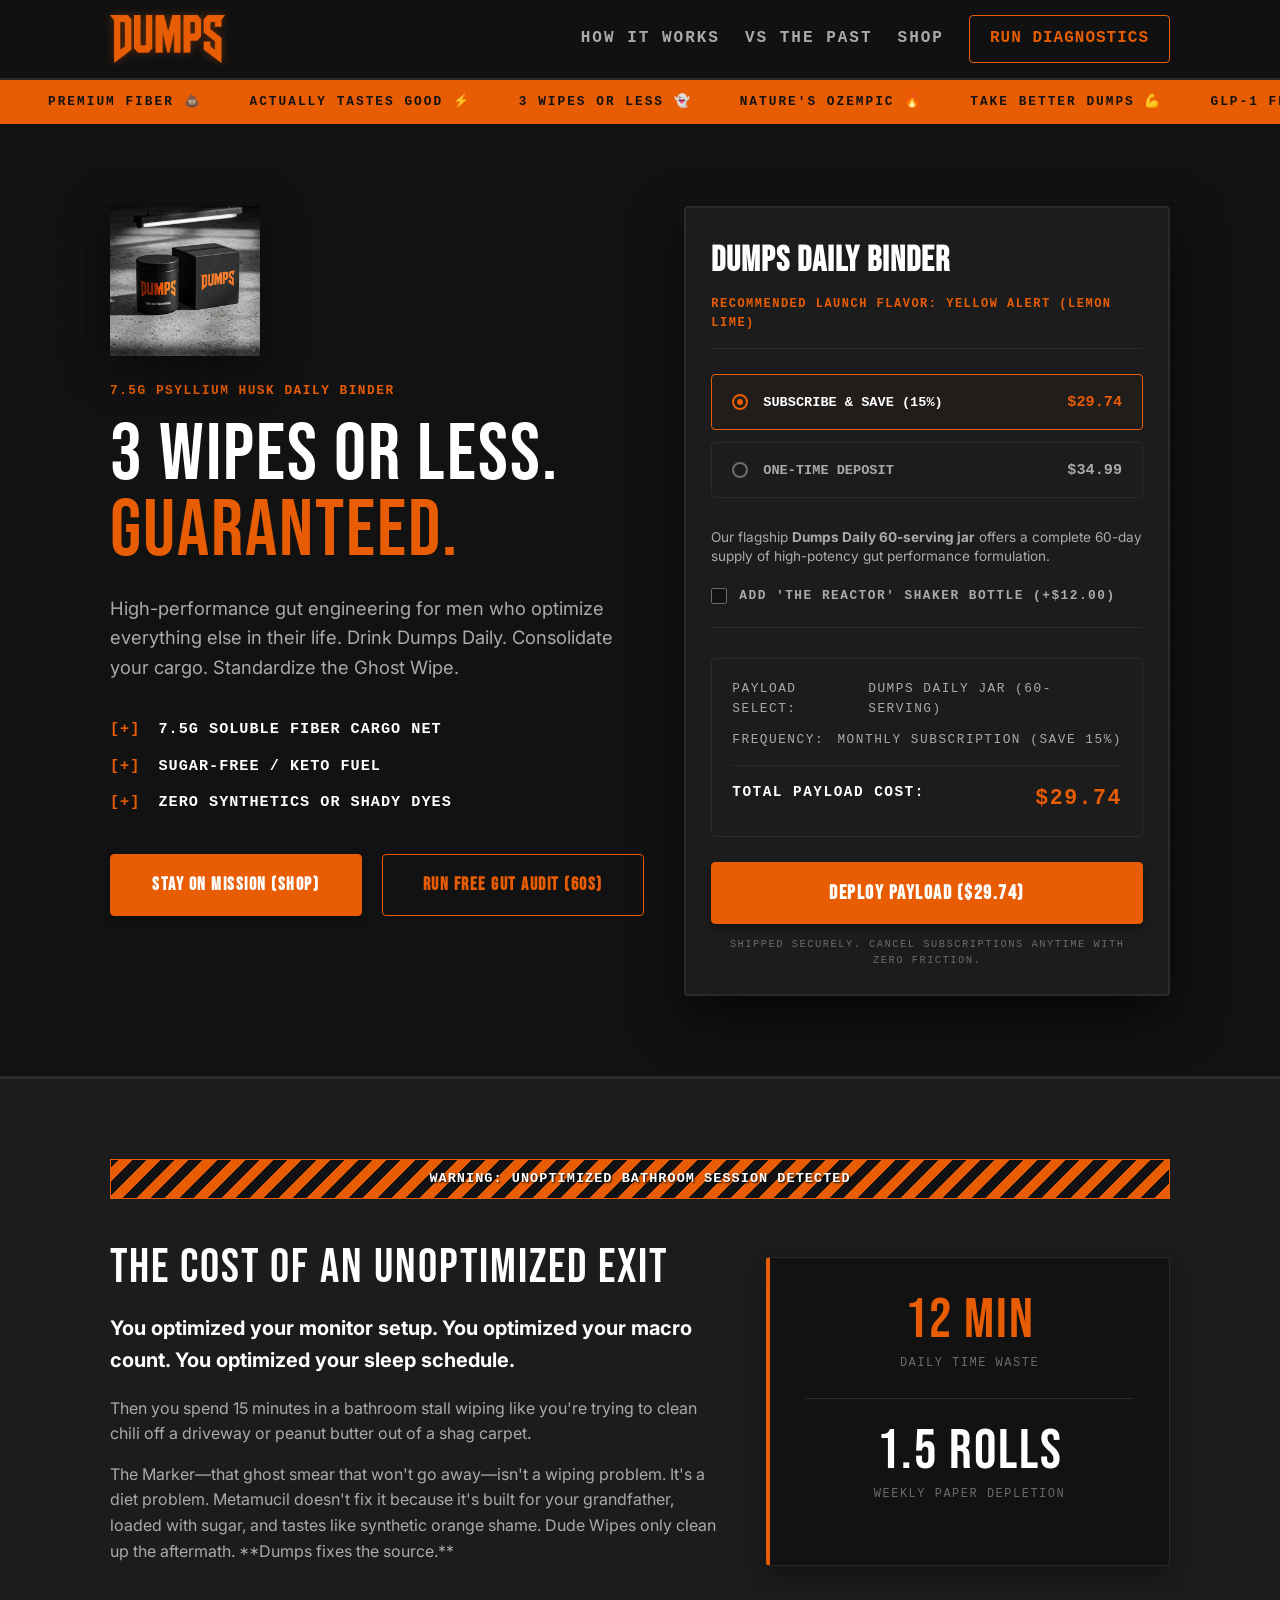
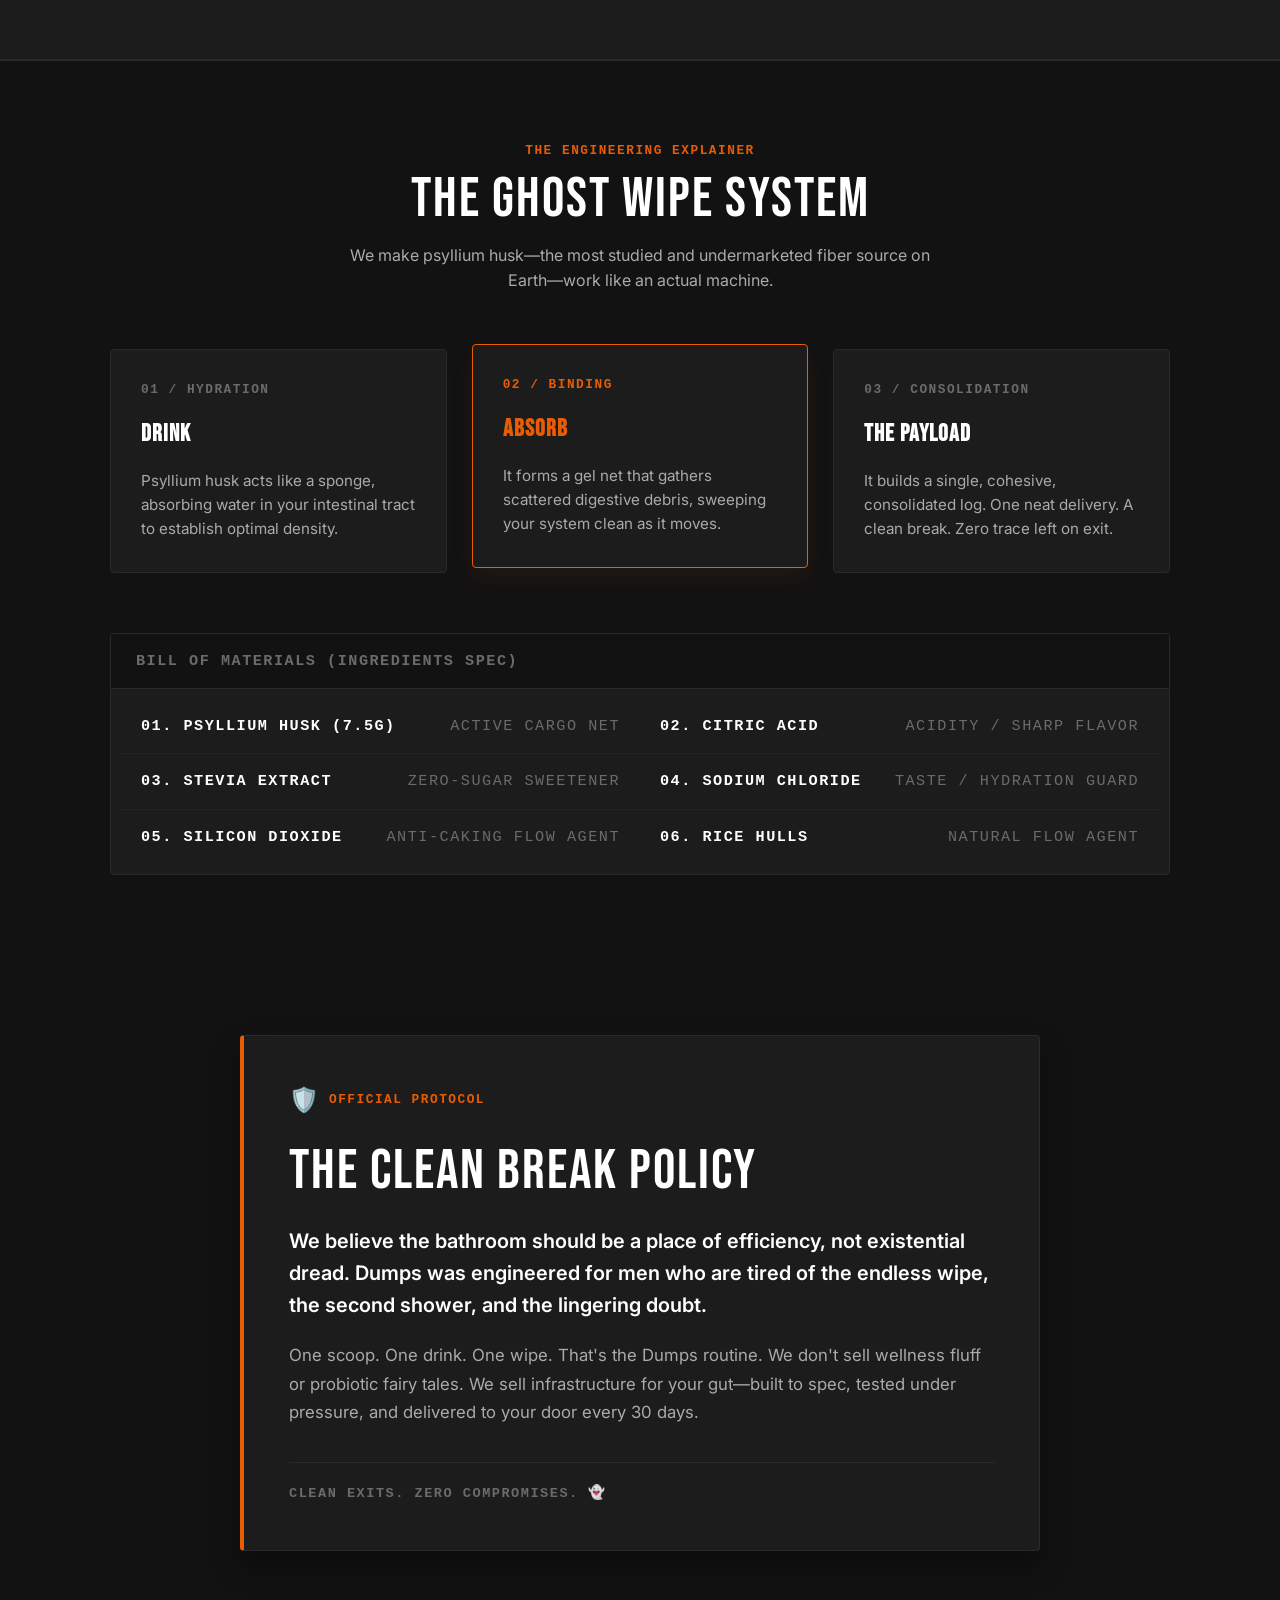
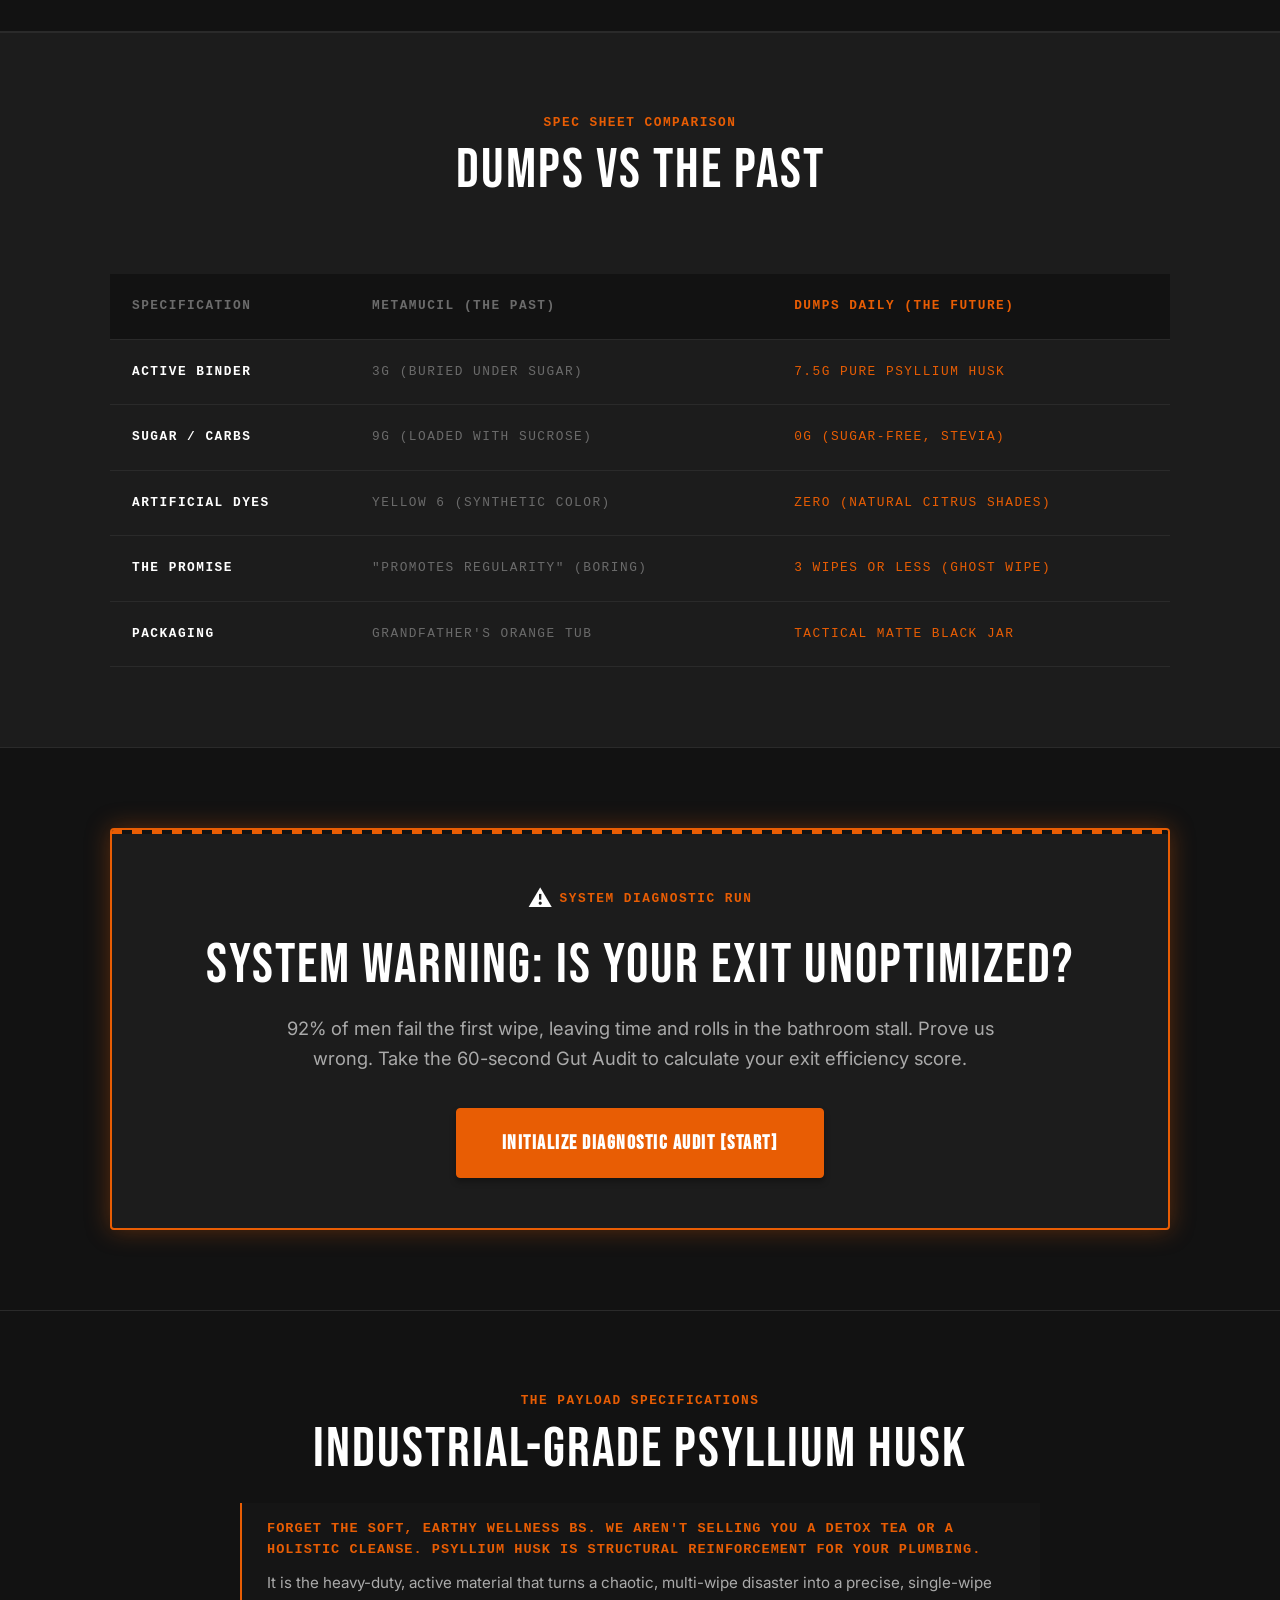
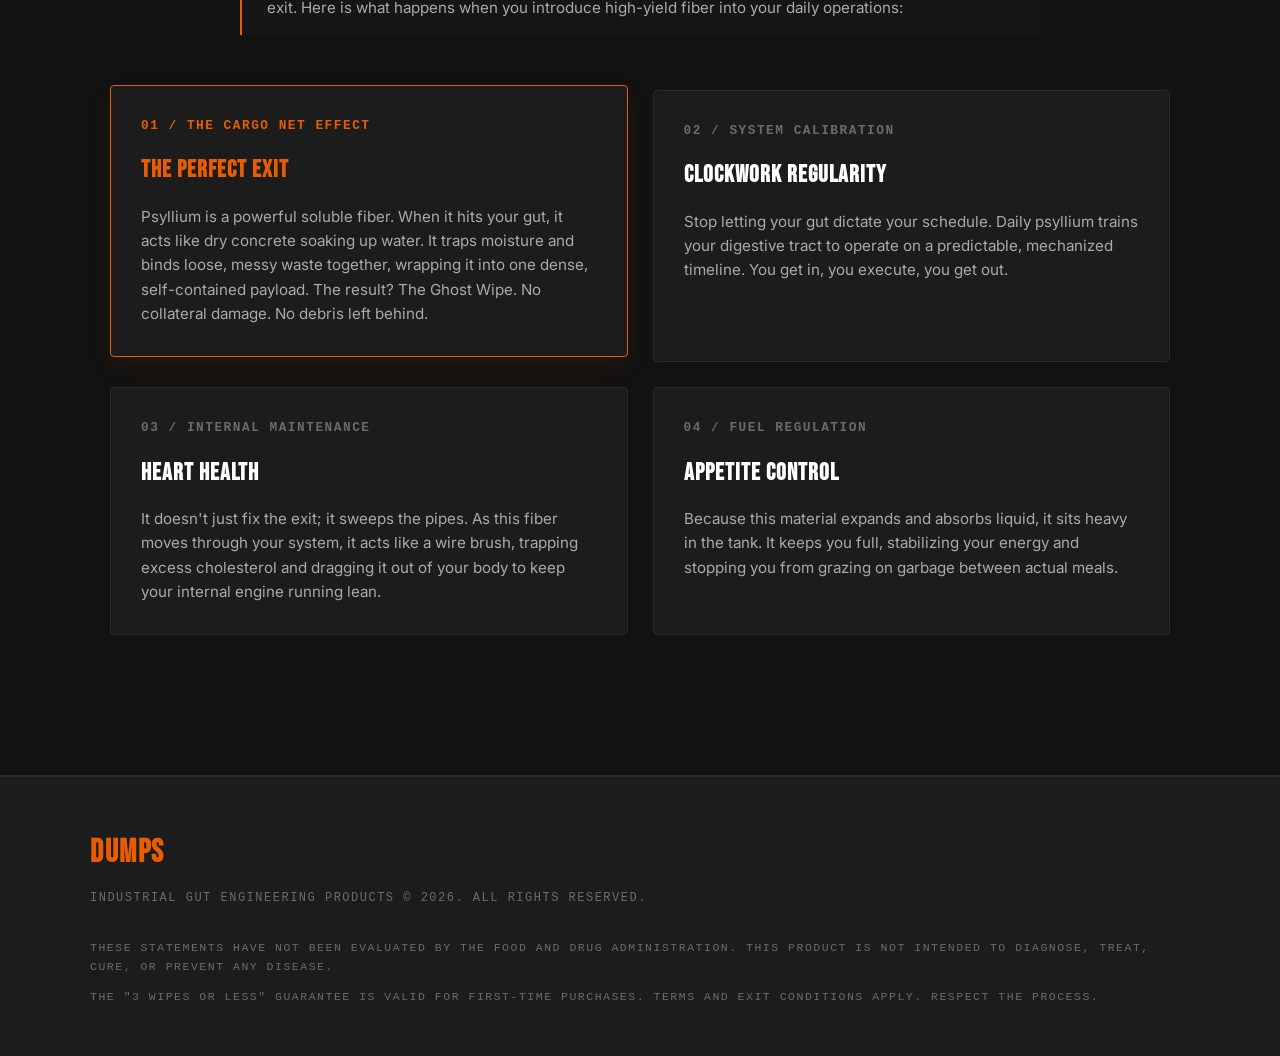
==== index.html @ ed2b89e8 "Add files via upload" ====
<!DOCTYPE html>
<html lang="en">
<head>
    <meta charset="UTF-8">
    <meta name="viewport" content="width=device-width, initial-scale=1.0">
    <title>DUMPS | 3 Wipes or Less. Guaranteed. Daily Gut Performance Supplement</title>
    <meta name="description" content="Meet DUMPS Daily. The high-performance gut engineering drink mix that binds your payload and secures the Ghost Wipe. Plant-based, sugar-free psyllium husk daily binder.">
    
    <!-- Google Fonts: Bebas Neue for Display, Inter for Body -->
    <link rel="preconnect" href="https://fonts.googleapis.com">
    <link rel="preconnect" href="https://fonts.gstatic.com" crossorigin>
    <link href="https://fonts.googleapis.com/css2?family=Bebas+Neue&family=Inter:wght@300;400;500;600;700&display=swap" rel="stylesheet">
    
    <!-- Link to Stylesheet -->
    <link rel="stylesheet" href="styles.css">
</head>
<body>
    <div class="background-pattern"></div>
    
    <!-- GLOBAL NAVIGATION -->
    <nav class="global-nav">
        <div class="nav-container">
            <a href="#" class="nav-logo-area">
                <img src="dumps_logo_orange.png" alt="DUMPS Logo" class="nav-logo-img">
            </a>
            <div class="nav-links">
                <a href="#how-it-works" class="nav-link monospaced">HOW IT WORKS</a>
                <a href="#contrast-grid" class="nav-link monospaced">VS THE PAST</a>
                <a href="#hero-buybox-card" class="nav-link monospaced">SHOP</a>
                <a href="../gut-audit/index.html" class="nav-btn secondary-nav-btn monospaced pulsing-btn-border" id="nav-quiz-btn">RUN DIAGNOSTICS</a>
            </div>
        </div>
    </nav>

    <!-- MARQUEE TICKER BANNER -->
    <div class="marquee-banner monospaced">
        <div class="marquee-track">
            <div class="marquee-group">
                <span>PREMIUM FIBER 💩</span>
                <span>ACTUALLY TASTES GOOD ⚡</span>
                <span>3 WIPES OR LESS 👻</span>
                <span>NATURE'S OZEMPIC 🔥</span>
                <span>TAKE BETTER DUMPS 💪</span>
                <span>GLP-1 FRIENDLY 🤸</span>
            </div>
            <div class="marquee-group" aria-hidden="true">
                <span>PREMIUM FIBER 💩</span>
                <span>ACTUALLY TASTES GOOD ⚡</span>
                <span>3 WIPES OR LESS 👻</span>
                <span>NATURE'S OZEMPIC 🔥</span>
                <span>TAKE BETTER DUMPS 💪</span>
                <span>GLP-1 FRIENDLY 🤸</span>
            </div>
        </div>
    </div>

    <!-- HERO SECTION -->
    <header class="hero-section">
        <div class="hero-container">
            <div class="hero-content">
                <!-- Hero Product Image -->
                <div class="hero-image-lead">
                    <img src="dumps_packaging_with_logo.png" alt="DUMPS Daily Supplement Jar" class="hero-lead-image">
                </div>
                <div class="hero-tagline monospaced">7.5G PSYLLIUM HUSK daily BINDER</div>
                <h1 class="bebas-title hero-title">3 WIPES OR LESS.<br><span class="orange-text">GUARANTEED.</span></h1>
                <p class="hero-desc">High-performance gut engineering for men who optimize everything else in their life. Drink Dumps Daily. Consolidate your cargo. Standardize the Ghost Wipe.</p>
                
                <div class="hero-bullets monospaced">
                    <div class="bullet-item"><span class="bullet-check">[+]</span> 7.5g Soluble Fiber Cargo Net</div>
                    <div class="bullet-item"><span class="bullet-check">[+]</span> Sugar-Free / Keto Fuel</div>
                    <div class="bullet-item"><span class="bullet-check">[+]</span> Zero Synthetics or Shady Dyes</div>
                </div>

                <div class="hero-ctas">
                    <a href="#hero-buybox-card" class="btn primary-btn bebas-btn hero-buy-btn">STAY ON MISSION (SHOP)</a>
                    <a href="../gut-audit/index.html" class="btn secondary-btn bebas-btn hero-quiz-btn pulsing-btn">RUN FREE GUT AUDIT (60s)</a>
                </div>
            </div>
            
            <!-- HERO BUY BOX CONTAINER -->
            <div class="hero-buybox-area" id="hero-buybox-card">
                <div class="shop-layout">
                    <!-- Buy Box / Configurations -->
                    <div class="shop-buy-box">
                        <div class="buy-box-header">
                            <h3 class="bebas-sub buy-title">DUMPS DAILY BINDER</h3>
                            <div class="flavor-label monospaced">RECOMMENDED LAUNCH FLAVOR: YELLOW ALERT (LEMON LIME)</div>
                        </div>

                        <!-- Toggle Purchase Type -->
                        <div class="purchase-type-toggle monospaced">
                            <button class="toggle-btn active" id="toggle-sub" data-type="subscribe">
                                <span class="radio-indicator"></span>
                                <span class="toggle-label">SUBSCRIBE & SAVE (15%)</span>
                                <span class="toggle-price text-orange" id="sub-price-lbl">$29.74</span>
                            </button>
                            <button class="toggle-btn" id="toggle-once" data-type="once">
                                <span class="radio-indicator"></span>
                                <span class="toggle-label">ONE-TIME DEPOSIT</span>
                                <span class="toggle-price" id="once-price-lbl">$34.99</span>
                            </button>
                        </div>

                        <!-- Product Option Details -->
                        <div style="margin-bottom: 20px; font-size: 0.85rem; color: var(--light-grey); line-height: 1.4;">
                            Our flagship <strong>Dumps Daily 60-serving jar</strong> offers a complete 60-day supply of high-potency gut performance formulation.
                        </div>

                        <!-- Shaker Addon Checkbox -->
                        <div class="addon-checkbox-wrapper monospaced">
                            <label class="addon-label">
                                <input type="checkbox" id="shaker-addon" class="hidden-checkbox">
                                <span class="custom-checkbox"></span>
                                <span class="addon-text">ADD 'THE REACTOR' SHAKER BOTTLE (+$12.00)</span>
                            </label>
                        </div>

                        <!-- Price & Summary Panel -->
                        <div class="summary-panel monospaced">
                            <div class="summary-row">
                                <span>PAYLOAD SELECT:</span>
                                <span>DUMPS DAILY JAR (60-SERVING)</span>
                            </div>
                            <div class="summary-row">
                                <span>FREQUENCY:</span>
                                <span id="summary-freq">MONTHLY SUBSCRIPTION</span>
                            </div>
                            <div class="summary-row" id="shaker-summary-row" style="display:none;">
                                <span>GEAR ADDED:</span>
                                <span>'THE REACTOR' SHAKER</span>
                            </div>
                            <div class="summary-divider"></div>
                            <div class="summary-row total-row">
                                <span class="text-white font-bold">TOTAL payload cost:</span>
                                <span class="text-orange font-bold text-xl" id="summary-total-price">$29.74</span>
                            </div>
                        </div>

                        <!-- Checkout Button -->
                        <button class="btn primary-btn bebas-btn checkout-btn" id="checkout-btn">DEPLOY PAYLOAD (CHECKOUT)</button>
                        <div class="guarantee-fineprint monospaced">SHIPPED SECURELY. CANCEL SUBSCRIPTIONS ANYTIME WITH ZERO FRICTION.</div>
                    </div>
                </div>
            </div>
        </div>
    </header>

    <!-- THE ENEMY SECTION -->
    <section class="enemy-section">
        <div class="section-container">
            <div class="hazard-banner">WARNING: UNOPTIMIZED BATHROOM SESSION DETECTED</div>
            <div class="enemy-layout">
                <div class="enemy-content">
                    <h2 class="bebas-title section-title">THE COST OF AN UNOPTIMIZED EXIT</h2>
                    <p class="lead-p">You optimized your monitor setup. You optimized your macro count. You optimized your sleep schedule.</p>
                    <p class="body-p">Then you spend 15 minutes in a bathroom stall wiping like you're trying to clean chili off a driveway or peanut butter out of a shag carpet.</p>
                    <p class="body-p">The Marker—that ghost smear that won't go away—isn't a wiping problem. It's a diet problem. Metamucil doesn't fix it because it's built for your grandfather, loaded with sugar, and tastes like synthetic orange shame. Dude Wipes only clean up the aftermath. **Dumps fixes the source.**</p>
                </div>
                <div class="enemy-stat-card">
                    <div class="stat-num text-orange bebas-title">12 MIN</div>
                    <div class="stat-label monospaced">DAILY TIME WASTE</div>
                    <div class="stat-divider"></div>
                    <div class="stat-num text-white bebas-title">1.5 ROLLS</div>
                    <div class="stat-label monospaced">WEEKLY PAPER DEPLETION</div>
                </div>
            </div>
        </div>
    </section>

    <!-- HOW IT WORKS SECTION -->
    <section id="how-it-works" class="mechanism-section">
        <div class="section-container">
            <div class="section-header text-center">
                <div class="section-tag monospaced">THE ENGINEERING EXPLAINER</div>
                <h2 class="bebas-title section-main-title">THE GHOST WIPE SYSTEM</h2>
                <p class="section-desc">We make psyllium husk—the most studied and undermarketed fiber source on Earth—work like an actual machine.</p>
            </div>

            <div class="mechanism-grid">
                <div class="mech-card">
                    <div class="mech-icon monospaced">01 / HYDRATION</div>
                    <h3 class="bebas-sub card-title">DRINK</h3>
                    <p class="card-p">Psyllium husk acts like a sponge, absorbing water in your intestinal tract to establish optimal density.</p>
                </div>
                
                <div class="mech-card highlighted-mech">
                    <div class="mech-icon monospaced" style="color: var(--orange);">02 / BINDING</div>
                    <h3 class="bebas-sub card-title text-orange">ABSORB</h3>
                    <p class="card-p">It forms a gel net that gathers scattered digestive debris, sweeping your system clean as it moves.</p>
                </div>
                
                <div class="mech-card">
                    <div class="mech-icon monospaced">03 / CONSOLIDATION</div>
                    <h3 class="bebas-sub card-title">THE PAYLOAD</h3>
                    <p class="card-p">It builds a single, cohesive, consolidated log. One neat delivery. A clean break. Zero trace left on exit.</p>
                </div>
            </div>

            <!-- INGREDIENTS SPEC PANEL -->
            <div class="ingredients-panel">
                <div class="panel-header monospaced">BILL OF MATERIALS (INGREDIENTS SPEC)</div>
                <div class="ingredients-grid">
                    <div class="ing-item">
                        <span class="ing-name monospaced">01. Psyllium Husk (7.5g)</span>
                        <span class="ing-role monospaced">Active Cargo Net</span>
                    </div>
                    <div class="ing-item">
                        <span class="ing-name monospaced">02. Citric Acid</span>
                        <span class="ing-role monospaced">Acidity / Sharp Flavor</span>
                    </div>
                    <div class="ing-item">
                        <span class="ing-name monospaced">03. Stevia Extract</span>
                        <span class="ing-role monospaced">Zero-Sugar Sweetener</span>
                    </div>
                    <div class="ing-item">
                        <span class="ing-name monospaced">04. Sodium Chloride</span>
                        <span class="ing-role monospaced">Taste / Hydration Guard</span>
                    </div>
                    <div class="ing-item">
                        <span class="ing-name monospaced">05. Silicon Dioxide</span>
                        <span class="ing-role monospaced">Anti-Caking flow agent</span>
                    </div>
                    <div class="ing-item">
                        <span class="ing-name monospaced">06. Rice Hulls</span>
                        <span class="ing-role monospaced">Natural flow agent</span>
                    </div>
                </div>
            </div>
        </div>
    </section>

    <!-- THE CLEAN BREAK POLICY SECTION -->
    <section class="policy-section">
        <div class="section-container">
            <div class="policy-card">
                <div class="policy-header">
                    <span class="policy-seal">🛡️</span>
                    <span class="policy-tag monospaced">OFFICIAL PROTOCOL</span>
                </div>
                <h2 class="bebas-title policy-title">THE CLEAN BREAK POLICY</h2>
                <div class="policy-content">
                    <p class="policy-lead">We believe the bathroom should be a place of efficiency, not existential dread. Dumps was engineered for men who are tired of the endless wipe, the second shower, and the lingering doubt.</p>
                    <p class="policy-body">One scoop. One drink. One wipe. That's the Dumps routine. We don't sell wellness fluff or probiotic fairy tales. We sell infrastructure for your gut—built to spec, tested under pressure, and delivered to your door every 30 days.</p>
                </div>
                <div class="policy-footer monospaced">
                    CLEAN EXITS. ZERO COMPROMISES. 👻
                </div>
            </div>
        </div>
    </section>

    <!-- DIRECT CONTRAST SECTION -->
    <section id="contrast-grid" class="contrast-section">
        <div class="section-container">
            <div class="section-header text-center">
                <div class="section-tag monospaced">SPEC SHEET COMPARISON</div>
                <h2 class="bebas-title section-main-title">DUMPS VS THE PAST</h2>
            </div>
            
            <div class="contrast-table-wrapper">
                <table class="contrast-table monospaced">
                    <thead>
                        <tr>
                            <th>SPECIFICATION</th>
                            <th class="enemy-col">METAMUCIL (THE PAST)</th>
                            <th class="dumps-col">DUMPS DAILY (THE FUTURE)</th>
                        </tr>
                    </thead>
                    <tbody>
                        <tr>
                            <td class="spec-name">ACTIVE BINDER</td>
                            <td class="enemy-val">3g (buried under sugar)</td>
                            <td class="dumps-val text-orange">7.5g Pure Psyllium Husk</td>
                        </tr>
                        <tr>
                            <td class="spec-name">SUGAR / CARBS</td>
                            <td class="enemy-val">9g (loaded with sucrose)</td>
                            <td class="dumps-val text-orange">0g (Sugar-Free, Stevia)</td>
                        </tr>
                        <tr>
                            <td class="spec-name">ARTIFICIAL DYES</td>
                            <td class="enemy-val">Yellow 6 (synthetic color)</td>
                            <td class="dumps-val text-orange">Zero (natural citrus shades)</td>
                        </tr>
                        <tr>
                            <td class="spec-name">THE PROMISE</td>
                            <td class="enemy-val">"Promotes regularity" (boring)</td>
                            <td class="dumps-val text-orange">3 Wipes or Less (Ghost Wipe)</td>
                        </tr>
                        <tr>
                            <td class="spec-name">PACKAGING</td>
                            <td class="enemy-val">Grandfather's Orange Tub</td>
                            <td class="dumps-val text-orange">Tactical Matte Black Jar</td>
                        </tr>
                    </tbody>
                </table>
            </div>
        </div>
    </section>

    <!-- PROMINENT GUT AUDIT DIAGNOSTIC SECTION -->
    <section class="diagnostic-promo-section">
        <div class="section-container">
            <div class="quiz-promo-box">
                <div class="promo-header">
                    <span class="warning-triangle">⚠️</span>
                    <span class="promo-tag monospaced">SYSTEM DIAGNOSTIC RUN</span>
                </div>
                <h2 class="bebas-title promo-title">SYSTEM WARNING: IS YOUR EXIT UNOPTIMIZED?</h2>
                <p class="promo-desc">92% of men fail the first wipe, leaving time and rolls in the bathroom stall. Prove us wrong. Take the 60-second Gut Audit to calculate your exit efficiency score.</p>
                <div class="promo-ctas">
                    <a href="../gut-audit/index.html" class="btn primary-btn bebas-btn promo-btn pulsing-btn-border">INITIALIZE DIAGNOSTIC AUDIT [START]</a>
                </div>
            </div>
        </div>
    </section>



    <!-- THE BENEFIT DETAILS SECTION (2X2 GRID) -->
    <section class="payload-details-section">
        <div class="section-container">
            <div class="section-header text-center">
                <div class="section-tag monospaced">THE PAYLOAD SPECIFICATIONS</div>
                <h2 class="bebas-title section-main-title">INDUSTRIAL-GRADE PSYLLIUM HUSK</h2>
                <div class="section-intro-card" style="max-width: 800px; margin: 25px auto 0 auto; text-align: left; border-left: 2px solid var(--orange); padding: 15px 25px; background-color: rgba(255,255,255,0.015);">
                    <p class="monospaced-intro" style="font-family: var(--font-mono); font-size: 0.85rem; letter-spacing: 1px; color: var(--orange); font-weight: bold; margin-bottom: 10px; text-transform: uppercase;">FORGET THE SOFT, EARTHY WELLNESS BS. WE AREN'T SELLING YOU A DETOX TEA OR A HOLISTIC CLEANSE. PSYLLIUM HUSK IS STRUCTURAL REINFORCEMENT FOR YOUR PLUMBING.</p>
                    <p style="font-size: 0.95rem; color: var(--light-grey); line-height: 1.6;">It is the heavy-duty, active material that turns a chaotic, multi-wipe disaster into a precise, single-wipe exit. Here is what happens when you introduce high-yield fiber into your daily operations:</p>
                </div>
            </div>

            <div class="benefits-grid">
                <div class="benefit-card highlighted-benefit">
                    <div class="benefit-tag monospaced" style="color: var(--orange);">01 / THE CARGO NET EFFECT</div>
                    <h3 class="bebas-sub card-title text-orange">THE PERFECT EXIT</h3>
                    <p class="card-p">Psyllium is a powerful soluble fiber. When it hits your gut, it acts like dry concrete soaking up water. It traps moisture and binds loose, messy waste together, wrapping it into one dense, self-contained payload. The result? The Ghost Wipe. No collateral damage. No debris left behind.</p>
                </div>
                
                <div class="benefit-card">
                    <div class="benefit-tag monospaced">02 / SYSTEM CALIBRATION</div>
                    <h3 class="bebas-sub card-title">CLOCKWORK REGULARITY</h3>
                    <p class="card-p">Stop letting your gut dictate your schedule. Daily psyllium trains your digestive tract to operate on a predictable, mechanized timeline. You get in, you execute, you get out.</p>
                </div>
                
                <div class="benefit-card">
                    <div class="benefit-tag monospaced">03 / INTERNAL MAINTENANCE</div>
                    <h3 class="bebas-sub card-title">HEART HEALTH</h3>
                    <p class="card-p">It doesn't just fix the exit; it sweeps the pipes. As this fiber moves through your system, it acts like a wire brush, trapping excess cholesterol and dragging it out of your body to keep your internal engine running lean.</p>
                </div>
                
                <div class="benefit-card">
                    <div class="benefit-tag monospaced">04 / FUEL REGULATION</div>
                    <h3 class="bebas-sub card-title">APPETITE CONTROL</h3>
                    <p class="card-p">Because this material expands and absorbs liquid, it sits heavy in the tank. It keeps you full, stabilizing your energy and stopping you from grazing on garbage between actual meals.</p>
                </div>
            </div>
        </div>
    </section>

    <!-- FOOTER -->
    <footer class="global-footer monospaced">
        <div class="footer-container">
            <div class="footer-brand">
                <span class="footer-logo">DUMPS</span>
                <p>INDUSTRIAL GUT ENGINEERING PRODUCTS &copy; 2026. ALL RIGHTS RESERVED.</p>
            </div>
            <div class="footer-disclaimer">
                <p>These statements have not been evaluated by the Food and Drug Administration. This product is not intended to diagnose, treat, cure, or prevent any disease.</p>
                <p>The "3 Wipes or Less" guarantee is valid for first-time purchases. Terms and exit conditions apply. Respect the process.</p>
            </div>
        </div>
    </footer>

    <!-- Script Import -->
    <script src="app.js"></script>
</body>
</html>
---- styles.css ----
/* DUMPS DTC LANDING PAGE STYLESHEET */

:root {
    --black: #121212;
    --charcoal: #1C1C1C;
    --dark-grey: #2A2A2A;
    --concrete-grey: #6B6B6B;
    --light-grey: #AAAAAA;
    --white: #FFFFFF;
    --orange: #E85D04;
    --orange-glow: rgba(232, 93, 4, 0.35);
    --orange-tint: rgba(232, 93, 4, 0.08);
    --success: #38b000;
    --error: #d00000;
    
    --font-display: 'Bebas Neue', sans-serif;
    --font-body: 'Inter', sans-serif;
    --font-mono: 'Courier New', Courier, monospace;
    
    --transition-speed: 0.3s;
    --transition-curve: cubic-bezier(0.16, 1, 0.3, 1);
    --border-radius: 4px;
    --nav-height: 80px;
}

/* RESET & BASE */
* {
    box-sizing: border-box;
    margin: 0;
    padding: 0;
    scroll-behavior: smooth;
}

body {
    background-color: var(--black);
    color: var(--white);
    font-family: var(--font-body);
    font-size: 16px;
    line-height: 1.6;
    overflow-x: hidden;
    padding-top: var(--nav-height);
}

/* Background Grid Pattern */
.background-pattern {
    position: fixed;
    top: 0;
    left: 0;
    width: 100vw;
    height: 100vh;
    background-size: 40px 40px;
    background-image: 
        linear-gradient(to right, rgba(255, 255, 255, 0.015) 1px, transparent 1px),
        linear-gradient(to bottom, rgba(255, 255, 255, 0.015) 1px, transparent 1px);
    z-index: -1;
    pointer-events: none;
}

/* CONTAINER & SECTIONS */
.section-container {
    width: 100%;
    max-width: 1100px;
    margin: 0 auto;
    padding: 80px 20px;
}

/* Anchor Scroll Padding Offset */
#how-it-works,
#contrast-grid,
.hero-buybox-area {
    scroll-margin-top: calc(var(--nav-height) + 20px);
}

/* COMMON UTILITIES */
.bebas-title {
    font-family: var(--font-display);
    font-weight: 400;
    letter-spacing: 2px;
}

.bebas-sub {
    font-family: var(--font-display);
    letter-spacing: 1px;
}

.monospaced {
    font-family: var(--font-mono);
    text-transform: uppercase;
    font-size: 0.8rem;
    letter-spacing: 1.5px;
    color: var(--concrete-grey);
}

.text-orange {
    color: var(--orange) !important;
}

.text-white {
    color: var(--white) !important;
}

.font-bold {
    font-weight: 700;
}

.text-center {
    text-align: center;
}

.hidden {
    display: none !important;
}

/* BUTTONS */
.btn {
    display: inline-block;
    border: none;
    cursor: pointer;
    font-size: 1.15rem;
    padding: 15px 35px;
    text-align: center;
    text-decoration: none;
    transition: all 0.2s ease;
    border-radius: var(--border-radius);
    font-weight: 700;
    box-shadow: 0 4px 6px rgba(0,0,0,0.3);
}

.bebas-btn {
    font-family: var(--font-display);
    letter-spacing: 1.5px;
}

.primary-btn {
    background-color: var(--orange);
    color: var(--white);
    border: 1px solid var(--orange);
}

.primary-btn:hover {
    background-color: var(--white);
    color: var(--black);
    border-color: var(--white);
    box-shadow: 0 0 15px var(--orange-glow);
}

.secondary-btn {
    background-color: transparent;
    color: var(--orange);
    border: 1.5px solid var(--orange);
}

.secondary-btn:hover {
    background-color: var(--orange);
    color: var(--white);
    box-shadow: 0 0 15px var(--orange-glow);
}

/* GLOBAL NAV */
.global-nav {
    position: fixed;
    top: 0;
    left: 0;
    width: 100%;
    height: var(--nav-height);
    background-color: rgba(18, 18, 18, 0.95);
    backdrop-filter: blur(10px);
    -webkit-backdrop-filter: blur(10px);
    border-bottom: 2px solid var(--dark-grey);
    z-index: 100;
}

.nav-container {
    max-width: 1100px;
    height: 100%;
    margin: 0 auto;
    padding: 0 20px;
    display: flex;
    justify-content: space-between;
    align-items: center;
}

.nav-logo-area {
    display: flex;
    align-items: baseline;
    gap: 8px;
    text-decoration: none;
}

.nav-logo-img {
    height: 48px;
    width: auto;
    display: block;
    filter: drop-shadow(0 0 4px var(--orange-glow));
}

.nav-logo-tag {
    font-family: var(--font-mono);
    font-size: 0.7rem;
    letter-spacing: 1px;
    color: var(--concrete-grey);
    border: 1px solid var(--concrete-grey);
    padding: 1px 4px;
    border-radius: var(--border-radius);
}

.nav-links {
    display: flex;
    align-items: center;
    gap: 25px;
}

.nav-link {
    text-decoration: none;
    color: var(--light-grey);
    font-weight: 600;
    font-size: 1rem;
    letter-spacing: 2px;
    transition: color 0.2s ease;
}

.nav-link:hover {
    color: var(--orange);
}

.secondary-nav-btn {
    border: 1.5px solid var(--orange);
    color: var(--orange);
    padding: 10px 20px;
    text-decoration: none;
    border-radius: var(--border-radius);
    font-weight: bold;
    font-size: 1rem;
    letter-spacing: 1px;
    transition: all 0.2s ease;
}

.secondary-nav-btn:hover {
    background-color: var(--orange);
    color: var(--white);
    box-shadow: 0 0 10px var(--orange-glow);
}

/* PULSING CTAS */
.pulsing-btn {
    box-shadow: 0 0 0 0 rgba(232, 93, 4, 0.4);
    animation: pulse 1.8s infinite;
}

.pulsing-btn-border {
    animation: pulse-border 1.8s infinite;
}

@keyframes pulse {
    0% { box-shadow: 0 0 0 0 rgba(232, 93, 4, 0.5); }
    70% { box-shadow: 0 0 0 10px rgba(232, 93, 4, 0); }
    100% { box-shadow: 0 0 0 0 rgba(232, 93, 4, 0); }
}

@keyframes pulse-border {
    0% { border-color: rgba(232, 93, 4, 0.4); box-shadow: 0 0 0 0 rgba(232, 93, 4, 0.3); }
    70% { border-color: rgba(232, 93, 4, 1); box-shadow: 0 0 0 8px rgba(232, 93, 4, 0); }
    100% { border-color: rgba(232, 93, 4, 0.4); box-shadow: 0 0 0 0 rgba(232, 93, 4, 0); }
}

/* HERO SECTION */
.hero-section {
    position: relative;
    border-bottom: 1px solid var(--dark-grey);
}

.hero-container {
    max-width: 1100px;
    margin: 0 auto;
    padding: 80px 20px;
    display: grid;
    grid-template-columns: 1.1fr 1fr;
    gap: 40px;
    align-items: flex-start;
}

/* HERO LEAD IMAGE (LEFT COLUMN) */
.hero-image-lead {
    margin-bottom: 25px;
    display: flex;
    justify-content: flex-start;
}

.hero-lead-image {
    height: 150px;
    width: auto;
    object-fit: contain;
    filter: drop-shadow(0 10px 20px rgba(0,0,0,0.5));
}

/* HERO BUY BOX CARD PANEL */
.hero-buybox-area {
    background-color: var(--charcoal);
    border: 2px solid var(--dark-grey);
    border-radius: var(--border-radius);
    padding: 25px;
    box-shadow: 0 20px 50px rgba(0,0,0,0.6);
    width: 100%;
    max-width: 500px;
    margin: 0 auto;
    text-align: left;
}

.hero-buybox-area .shop-layout {
    display: flex;
    flex-direction: column;
    gap: 20px;
    margin-top: 0;
}

.hero-tagline {
    font-weight: 700;
    color: var(--orange);
    margin-bottom: 15px;
    display: block;
}

.hero-title {
    font-size: 5rem;
    line-height: 0.95;
    margin-bottom: 25px;
    color: var(--white);
}

.orange-text {
    color: var(--orange);
}

.hero-desc {
    font-size: 1.15rem;
    color: var(--light-grey);
    margin-bottom: 35px;
}

.hero-bullets {
    display: flex;
    flex-direction: column;
    gap: 12px;
    margin-bottom: 40px;
    color: var(--white);
    font-weight: bold;
    font-size: 0.95rem;
    letter-spacing: 1px;
}

.bullet-check {
    color: var(--orange);
    margin-right: 8px;
}

.hero-ctas {
    display: flex;
    gap: 20px;
    flex-wrap: wrap;
}

.hero-buy-btn {
    flex-grow: 1.2;
}

.hero-quiz-btn {
    flex-grow: 1;
}

.hero-image-area {
    display: flex;
    flex-direction: column;
    align-items: center;
}

.hero-image-wrapper {
    background-color: var(--charcoal);
    border: 1px solid var(--dark-grey);
    border-radius: var(--border-radius);
    padding: 30px;
    width: 100%;
    aspect-ratio: 1;
    display: flex;
    justify-content: center;
    align-items: center;
    box-shadow: 0 20px 40px rgba(0,0,0,0.6);
}

.hero-product-image {
    max-width: 95%;
    max-height: 95%;
    object-fit: contain;
}

.hero-badge {
    margin-top: 15px;
    font-size: 0.75rem;
    color: var(--concrete-grey);
}

/* THE ENEMY SECTION */
.enemy-section {
    background-color: var(--charcoal);
    border-top: 2px solid var(--dark-grey);
    border-bottom: 2px solid var(--dark-grey);
}

.hazard-banner {
    background: repeating-linear-gradient(
        -45deg,
        var(--orange),
        var(--orange) 10px,
        var(--black) 10px,
        var(--black) 20px
    );
    color: var(--white);
    font-family: var(--font-mono);
    font-weight: bold;
    font-size: 0.85rem;
    padding: 8px 12px;
    margin-bottom: 45px;
    text-transform: uppercase;
    border: 1px solid var(--orange);
    letter-spacing: 1px;
    text-shadow: 1px 1px 2px #000;
    text-align: center;
}

.enemy-layout {
    display: grid;
    grid-template-columns: 1.5fr 1fr;
    gap: 50px;
    align-items: center;
}

.section-title {
    font-size: 3rem;
    line-height: 1;
    margin-bottom: 20px;
}

.lead-p {
    font-size: 1.25rem;
    font-weight: bold;
    margin-bottom: 20px;
    color: var(--white);
}

.body-p {
    font-size: 1rem;
    color: var(--light-grey);
    margin-bottom: 15px;
}

.enemy-stat-card {
    background-color: var(--black);
    border: 1px solid var(--dark-grey);
    border-left: 4px solid var(--orange);
    padding: 35px;
    text-align: center;
    border-radius: var(--border-radius);
    box-shadow: 0 10px 20px rgba(0,0,0,0.3);
}

.stat-num {
    font-size: 3.5rem;
    line-height: 1;
    margin-bottom: 5px;
}

.stat-label {
    margin-bottom: 25px;
    font-size: 0.75rem;
}

.stat-divider {
    height: 1px;
    background-color: var(--dark-grey);
    margin-bottom: 25px;
}

/* HOW IT WORKS SECTION */
.section-header {
    margin-bottom: 55px;
}

.section-tag {
    color: var(--orange);
    font-weight: 700;
    margin-bottom: 10px;
    display: block;
}

.section-main-title {
    font-size: 3.5rem;
    line-height: 1;
    margin-bottom: 15px;
}

.section-desc {
    color: var(--light-grey);
    max-width: 600px;
    margin: 0 auto;
}

.mechanism-grid {
    display: grid;
    grid-template-columns: repeat(3, 1fr);
    gap: 25px;
    margin-bottom: 60px;
}

.mech-card {
    background-color: var(--charcoal);
    border: 1px solid var(--dark-grey);
    padding: 30px;
    border-radius: var(--border-radius);
    transition: transform 0.2s ease;
}

.mech-icon {
    font-weight: bold;
    margin-bottom: 15px;
}

.card-title {
    font-size: 1.5rem;
    margin-bottom: 15px;
}

.card-p {
    font-size: 0.95rem;
    color: var(--light-grey);
}

.highlighted-mech {
    border: 1.5px solid var(--orange);
    box-shadow: 0 10px 25px var(--orange-tint);
    transform: translateY(-5px);
}

/* INGREDIENTS Spec Panel */
.ingredients-panel {
    border: 1px solid var(--dark-grey);
    border-radius: var(--border-radius);
    background-color: var(--charcoal);
    overflow: hidden;
}

.panel-header {
    background-color: var(--black);
    padding: 15px 25px;
    font-weight: bold;
    border-bottom: 1px solid var(--dark-grey);
    font-size: 0.95rem;
    letter-spacing: 1.5px;
}

.ingredients-grid {
    display: grid;
    grid-template-columns: repeat(2, 1fr);
    padding: 10px;
}

.ing-item {
    display: flex;
    justify-content: space-between;
    padding: 15px 20px;
    border-bottom: 1px solid rgba(255,255,255,0.03);
    font-size: 0.95rem;
}

.ing-item:nth-last-child(-n+2) {
    border-bottom: none;
}

.ing-name {
    color: var(--white);
    font-weight: bold;
    font-size: 0.95rem;
}

.ing-role {
    color: var(--concrete-grey);
    font-size: 0.95rem;
}

/* CONTRAST SECTION */
.contrast-section {
    background-color: var(--charcoal);
    border-top: 1px solid var(--dark-grey);
    border-bottom: 1px solid var(--dark-grey);
}

.contrast-table-wrapper {
    overflow-x: auto;
}

.contrast-table {
    width: 100%;
    border-collapse: collapse;
    margin-top: 20px;
    text-align: left;
}

.contrast-table th, .contrast-table td {
    padding: 22px;
    border-bottom: 1px solid var(--dark-grey);
}

.contrast-table th {
    background-color: var(--black);
    font-weight: 700;
}

.spec-name {
    font-weight: bold;
    color: var(--white);
}

.enemy-col, .enemy-val {
    color: var(--concrete-grey);
}

.dumps-col {
    color: var(--orange);
}

/* DIAGNOSTIC PROMO SECTION */
.diagnostic-promo-section {
    border-bottom: 1px solid var(--dark-grey);
}

.quiz-promo-box {
    background-color: var(--charcoal);
    border: 2px solid var(--orange);
    border-radius: var(--border-radius);
    padding: 50px;
    text-align: center;
    box-shadow: 0 0 25px var(--orange-glow);
    position: relative;
    overflow: hidden;
}

.quiz-promo-box::before {
    content: '';
    position: absolute;
    top: 0;
    left: 0;
    width: 100%;
    height: 4px;
    background: repeating-linear-gradient(
        90deg,
        var(--orange),
        var(--orange) 10px,
        var(--black) 10px,
        var(--black) 20px
    );
}

.promo-header {
    display: flex;
    justify-content: center;
    align-items: center;
    gap: 8px;
    margin-bottom: 20px;
}

.warning-triangle {
    font-size: 1.5rem;
}

.promo-tag {
    color: var(--orange);
    font-weight: bold;
}

.promo-title {
    font-size: 3.5rem;
    line-height: 1;
    margin-bottom: 20px;
}

.promo-desc {
    font-size: 1.15rem;
    color: var(--light-grey);
    max-width: 750px;
    margin: 0 auto 35px auto;
    line-height: 1.6;
}

.promo-btn {
    font-size: 1.25rem;
    padding: 18px 45px;
}

/* SHOP SECTION */
.shop-layout {
    display: grid;
    grid-template-columns: 1fr 1.2fr;
    gap: 50px;
    margin-top: 40px;
}

.shop-product-view {
    display: flex;
    flex-direction: column;
    align-items: center;
}

.shop-image-frame {
    background-color: var(--charcoal);
    border: 1px solid var(--dark-grey);
    border-radius: var(--border-radius);
    width: 100%;
    aspect-ratio: 1;
    display: flex;
    justify-content: center;
    align-items: center;
    box-shadow: 0 15px 30px rgba(0,0,0,0.5);
    margin-bottom: 25px;
    padding: 30px;
}

.shop-image {
    max-width: 95%;
    max-height: 95%;
    object-fit: contain;
}

.guarantee-badge {
    background-color: var(--black);
    border: 1px dashed var(--orange);
    padding: 15px 30px;
    text-align: center;
    border-radius: var(--border-radius);
}

.badge-title {
    font-size: 1.4rem;
    color: var(--orange);
}

.badge-sub {
    font-size: 0.75rem;
    color: var(--light-grey);
}

/* BUY BOX CONFIGURATOR */
.shop-buy-box {
    display: flex;
    flex-direction: column;
}

.buy-box-header {
    margin-bottom: 25px;
    border-bottom: 1px solid var(--dark-grey);
    padding-bottom: 15px;
}

.buy-title {
    font-size: 2.2rem;
    margin-bottom: 5px;
}

.flavor-label {
    font-size: 0.75rem;
    color: var(--orange);
    font-weight: 700;
}

/* Purchase Type Toggle (Radio Button) */
.purchase-type-toggle {
    display: flex;
    flex-direction: column;
    gap: 12px;
    margin-bottom: 30px;
}

.toggle-btn {
    width: 100%;
    background-color: var(--charcoal);
    border: 1px solid var(--dark-grey);
    padding: 18px 20px;
    border-radius: var(--border-radius);
    cursor: pointer;
    display: flex;
    align-items: center;
    color: var(--light-grey);
    transition: all 0.2s ease;
    font-family: var(--font-mono);
}

.toggle-btn.active {
    border-color: var(--orange);
    color: var(--white);
    background-color: rgba(232, 93, 4, 0.02);
}

.radio-indicator {
    width: 16px;
    height: 16px;
    border-radius: 50%;
    border: 2px solid var(--concrete-grey);
    margin-right: 15px;
    display: inline-block;
    position: relative;
}

.toggle-btn.active .radio-indicator {
    border-color: var(--orange);
}

.toggle-btn.active .radio-indicator::after {
    content: '';
    position: absolute;
    top: 3px;
    left: 3px;
    width: 6px;
    height: 6px;
    background-color: var(--orange);
    border-radius: 50%;
}

.toggle-label {
    font-weight: bold;
    flex-grow: 1;
    text-align: left;
    font-size: 0.85rem;
}

.toggle-price {
    font-weight: bold;
    font-size: 0.95rem;
}

/* SKU OPTION CARDS */
.skus-container {
    display: flex;
    flex-direction: column;
    gap: 15px;
    margin-bottom: 25px;
}

.sku-option-card {
    background-color: var(--black);
    border: 1px solid var(--dark-grey);
    border-radius: var(--border-radius);
    padding: 20px;
    cursor: pointer;
    transition: all 0.2s ease;
}

.sku-option-card:hover {
    border-color: var(--concrete-grey);
}

.sku-option-card.active {
    border-color: var(--orange);
    background-color: var(--charcoal);
}

.sku-header {
    display: flex;
    justify-content: space-between;
    align-items: baseline;
    margin-bottom: 8px;
}

.sku-name {
    font-weight: bold;
    color: var(--white);
    font-size: 0.85rem;
}

.sku-tag {
    font-size: 0.7rem;
    padding: 2px 6px;
    border: 1px solid var(--concrete-grey);
    border-radius: var(--border-radius);
    color: var(--concrete-grey);
}

.badge-orange {
    border-color: var(--orange) !important;
    color: var(--orange) !important;
}

.sku-desc {
    font-size: 0.85rem;
    color: var(--light-grey);
    line-height: 1.5;
}

/* ADDON CHECKBOX */
.addon-checkbox-wrapper {
    margin-bottom: 30px;
    border-bottom: 1px solid var(--dark-grey);
    padding-bottom: 20px;
}

.addon-label {
    display: flex;
    align-items: center;
    cursor: pointer;
    font-size: 0.8rem;
    font-weight: bold;
    color: var(--light-grey);
}

.hidden-checkbox {
    display: none;
}

.custom-checkbox {
    width: 16px;
    height: 16px;
    border: 1.5px solid var(--concrete-grey);
    border-radius: 2px;
    margin-right: 12px;
    display: inline-block;
    position: relative;
    background-color: var(--black);
}

.hidden-checkbox:checked + .custom-checkbox {
    border-color: var(--orange);
    background-color: var(--orange);
}

.hidden-checkbox:checked + .custom-checkbox::after {
    content: '✓';
    color: var(--white);
    font-size: 0.7rem;
    position: absolute;
    top: -1.5px;
    left: 2px;
    font-weight: bold;
}

.addon-text {
    transition: color 0.2s ease;
}

.hidden-checkbox:checked ~ .addon-text {
    color: var(--white);
}

/* SUMMARY PANEL */
.summary-panel {
    background-color: var(--charcoal);
    border: 1px solid var(--dark-grey);
    padding: 20px;
    border-radius: var(--border-radius);
    margin-bottom: 25px;
    display: flex;
    flex-direction: column;
    gap: 10px;
}

.summary-row {
    display: flex;
    justify-content: space-between;
    font-size: 0.8rem;
    color: var(--light-grey);
}

.summary-divider {
    height: 1px;
    background-color: var(--dark-grey);
    margin: 5px 0;
}

.total-row {
    font-size: 0.9rem;
}

.text-xl {
    font-size: 1.35rem;
}

.checkout-btn {
    width: 100%;
    padding: 18px;
    font-size: 1.25rem;
}

.guarantee-fineprint {
    font-size: 0.65rem;
    color: var(--concrete-grey);
    text-align: center;
    margin-top: 12px;
}

/* GLOBAL FOOTER */
.global-footer {
    border-top: 2px solid var(--dark-grey);
    background-color: var(--charcoal);
    padding: 50px 20px;
}

.footer-container {
    max-width: 1100px;
    margin: 0 auto;
    display: flex;
    flex-direction: column;
    gap: 30px;
}

.footer-brand {
    display: flex;
    flex-direction: column;
    gap: 10px;
}

.footer-logo {
    font-family: var(--font-display);
    font-size: 2rem;
    color: var(--orange);
    font-weight: bold;
}

.footer-brand p {
    font-size: 0.75rem;
    color: var(--concrete-grey);
}

.footer-disclaimer {
    font-size: 0.72rem;
    color: var(--concrete-grey);
    line-height: 1.7;
    display: flex;
    flex-direction: column;
    gap: 10px;
}

/* RESPONSIVE DESIGN */
@media (max-width: 960px) {
    .hero-container {
        grid-template-columns: 1fr;
        gap: 50px;
        text-align: center;
    }
    
    .hero-image-lead {
        justify-content: center;
    }
    
    .hero-title {
        font-size: 4rem;
    }
    
    .hero-bullets {
        align-items: center;
    }
    
    .hero-ctas {
        justify-content: center;
    }
    
    .enemy-layout {
        grid-template-columns: 1fr;
        gap: 40px;
    }
    
    .mechanism-grid {
        grid-template-columns: 1fr;
    }
    
    .highlighted-mech {
        transform: none;
    }
    
    .shop-layout {
        grid-template-columns: 1fr;
        gap: 40px;
    }
    
    .shop-image-frame {
        max-width: 450px;
        margin-left: auto;
        margin-right: auto;
    }
}

@media (max-width: 768px) {
    .nav-links {
        display: none; /* In a real product, build a burger menu, but standard static nav keeps it simple */
    }
    
    .ingredients-grid {
        grid-template-columns: 1fr;
    }
    
    .ing-item:nth-last-child(2) {
        border-bottom: 1px solid rgba(255,255,255,0.03);
    }
    
    .promo-title {
        font-size: 2.2rem;
    }
    
    .promo-desc {
        font-size: 1rem;
    }
}

@media (max-width: 480px) {
    .hero-title {
        font-size: 3rem;
    }
    
    .section-main-title {
        font-size: 2.2rem;
    }
    
    .section-title {
        font-size: 2.2rem;
    }
    
    .quiz-promo-box {
        padding: 30px 20px;
    }
}

/* THE CLEAN BREAK POLICY SECTION */
.policy-section {
    background-color: var(--black);
    border-bottom: 1px solid var(--dark-grey);
}

.policy-card {
    background-color: var(--charcoal);
    border: 1px solid var(--dark-grey);
    border-left: 4px solid var(--orange);
    padding: 45px;
    border-radius: var(--border-radius);
    box-shadow: 0 15px 30px rgba(0,0,0,0.4);
    max-width: 800px;
    margin: 0 auto;
    position: relative;
}

.policy-header {
    display: flex;
    align-items: center;
    gap: 10px;
    margin-bottom: 25px;
}

.policy-seal {
    font-size: 1.5rem;
}

.policy-tag {
    color: var(--orange);
    font-weight: bold;
}

.policy-title {
    font-size: 3.5rem;
    line-height: 1;
    margin-bottom: 25px;
    color: var(--white);
}

.policy-content {
    display: flex;
    flex-direction: column;
    gap: 20px;
    margin-bottom: 35px;
}

.policy-lead {
    font-size: 1.25rem;
    font-weight: 600;
    color: var(--white);
    line-height: 1.6;
}

.policy-body {
    font-size: 1.05rem;
    color: var(--light-grey);
    line-height: 1.7;
}

.policy-footer {
    font-size: 0.85rem;
    font-weight: bold;
    color: var(--concrete-grey);
    border-top: 1px solid var(--dark-grey);
    padding-top: 20px;
    letter-spacing: 1.5px;
}

@media (max-width: 580px) {
    .policy-card {
        padding: 25px 20px;
    }
    
    .policy-title {
        font-size: 2.2rem;
    }
    
    .policy-lead {
        font-size: 1.1rem;
    }
    
    .policy-body {
        font-size: 0.95rem;
    }
}

/* PAYLOAD SPECIFICATIONS BENEFITS GRID */
.benefits-grid {
    display: grid;
    grid-template-columns: repeat(2, 1fr);
    gap: 25px;
    margin-bottom: 60px;
}

.benefit-card {
    background-color: var(--charcoal);
    border: 1px solid var(--dark-grey);
    padding: 30px;
    border-radius: var(--border-radius);
    transition: transform 0.2s ease;
}

.benefit-tag {
    font-weight: bold;
    margin-bottom: 15px;
}

.highlighted-benefit {
    border: 1.5px solid var(--orange);
    box-shadow: 0 10px 25px var(--orange-tint);
    transform: translateY(-5px);
}

@media (max-width: 820px) {
    .benefits-grid {
        grid-template-columns: 1fr;
    }
    
    .highlighted-benefit {
        transform: none;
    }
}

/* MARQUEE TICKER BANNER */
.marquee-banner {
    background-color: var(--orange);
    color: var(--black);
    overflow: hidden;
    padding: 12px 0;
    width: 100%;
    border-bottom: 2px solid var(--black);
    position: relative;
    z-index: 10;
}

.marquee-track {
    display: flex;
    width: max-content;
}

.marquee-group {
    display: flex;
    align-items: center;
    justify-content: space-around;
    gap: 3rem;
    padding-left: 3rem;
    animation: marquee-scroll 25s linear infinite;
}

.marquee-group span {
    font-weight: 700;
    font-size: 0.8rem;
    letter-spacing: 2px;
    display: inline-flex;
    align-items: center;
    gap: 0.5rem;
}

@keyframes marquee-scroll {
    0% {
        transform: translateX(0);
    }
    100% {
        transform: translateX(-100%);
    }
}
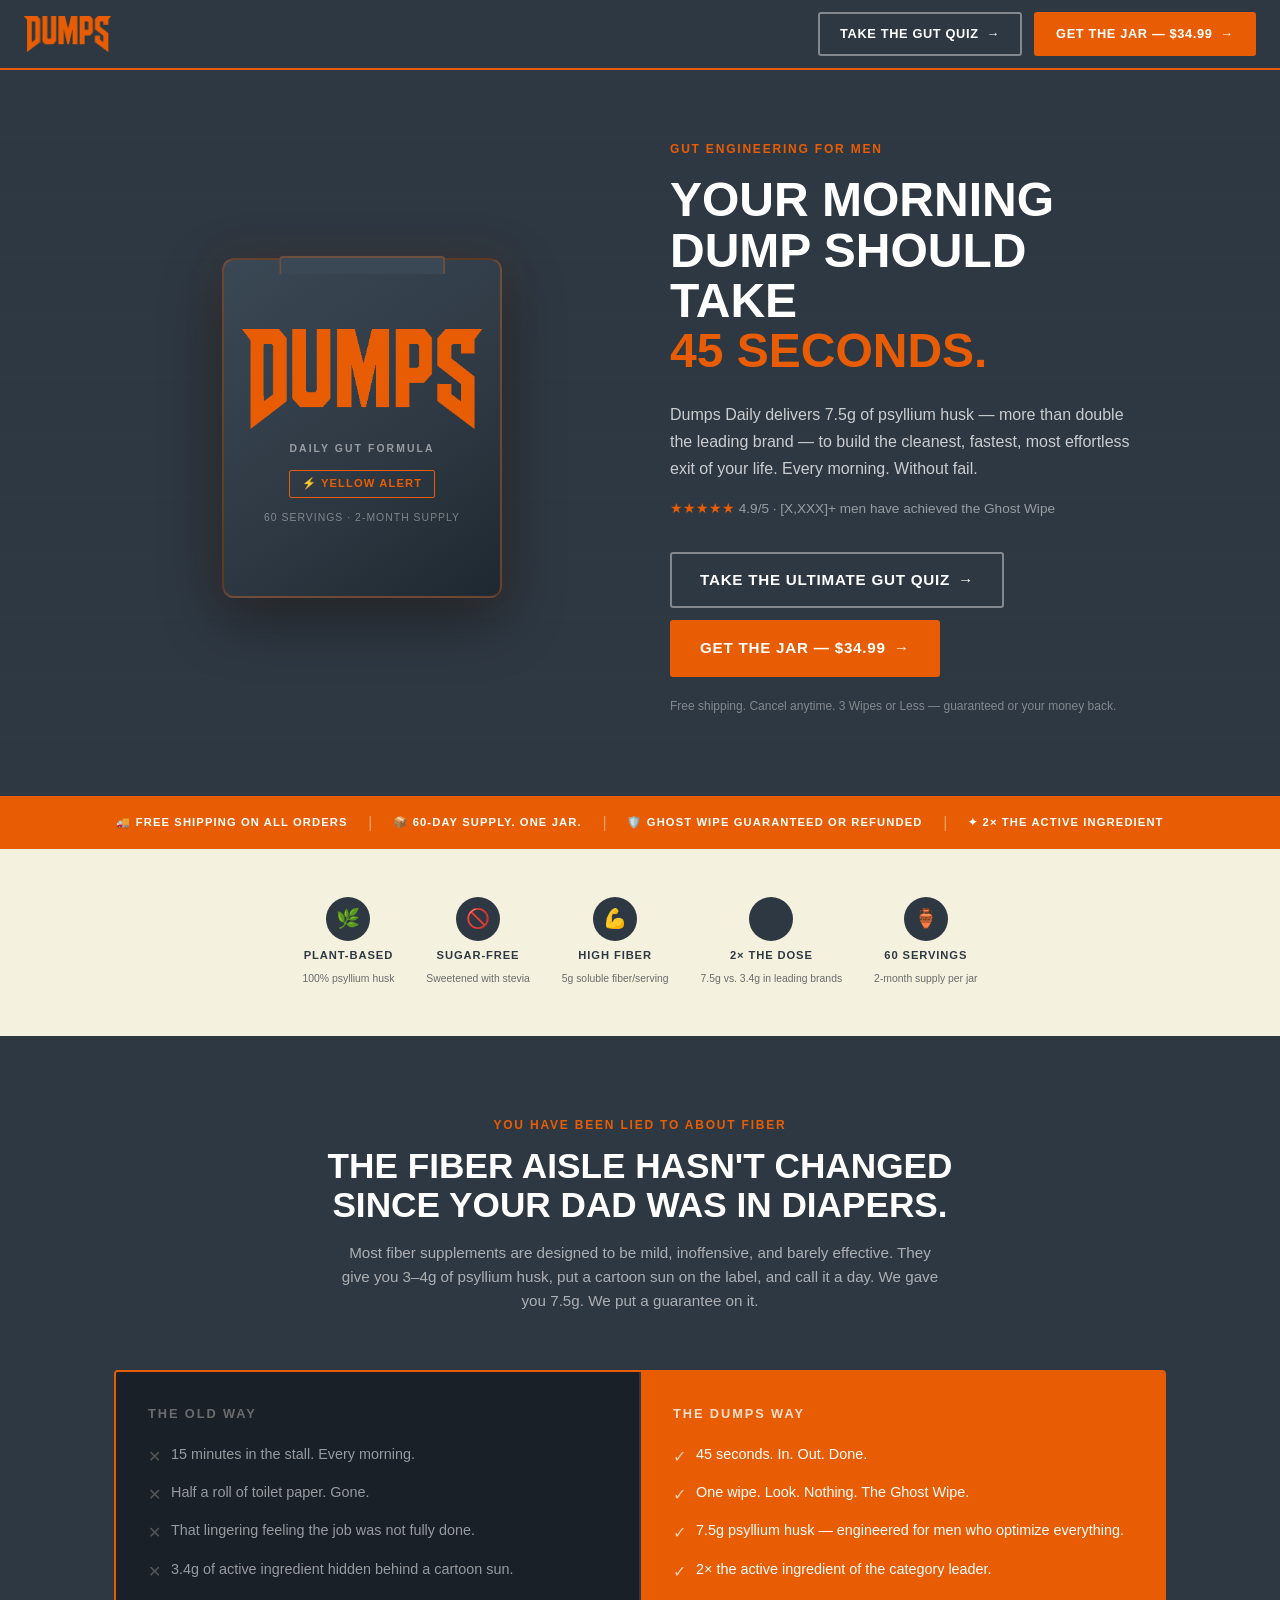
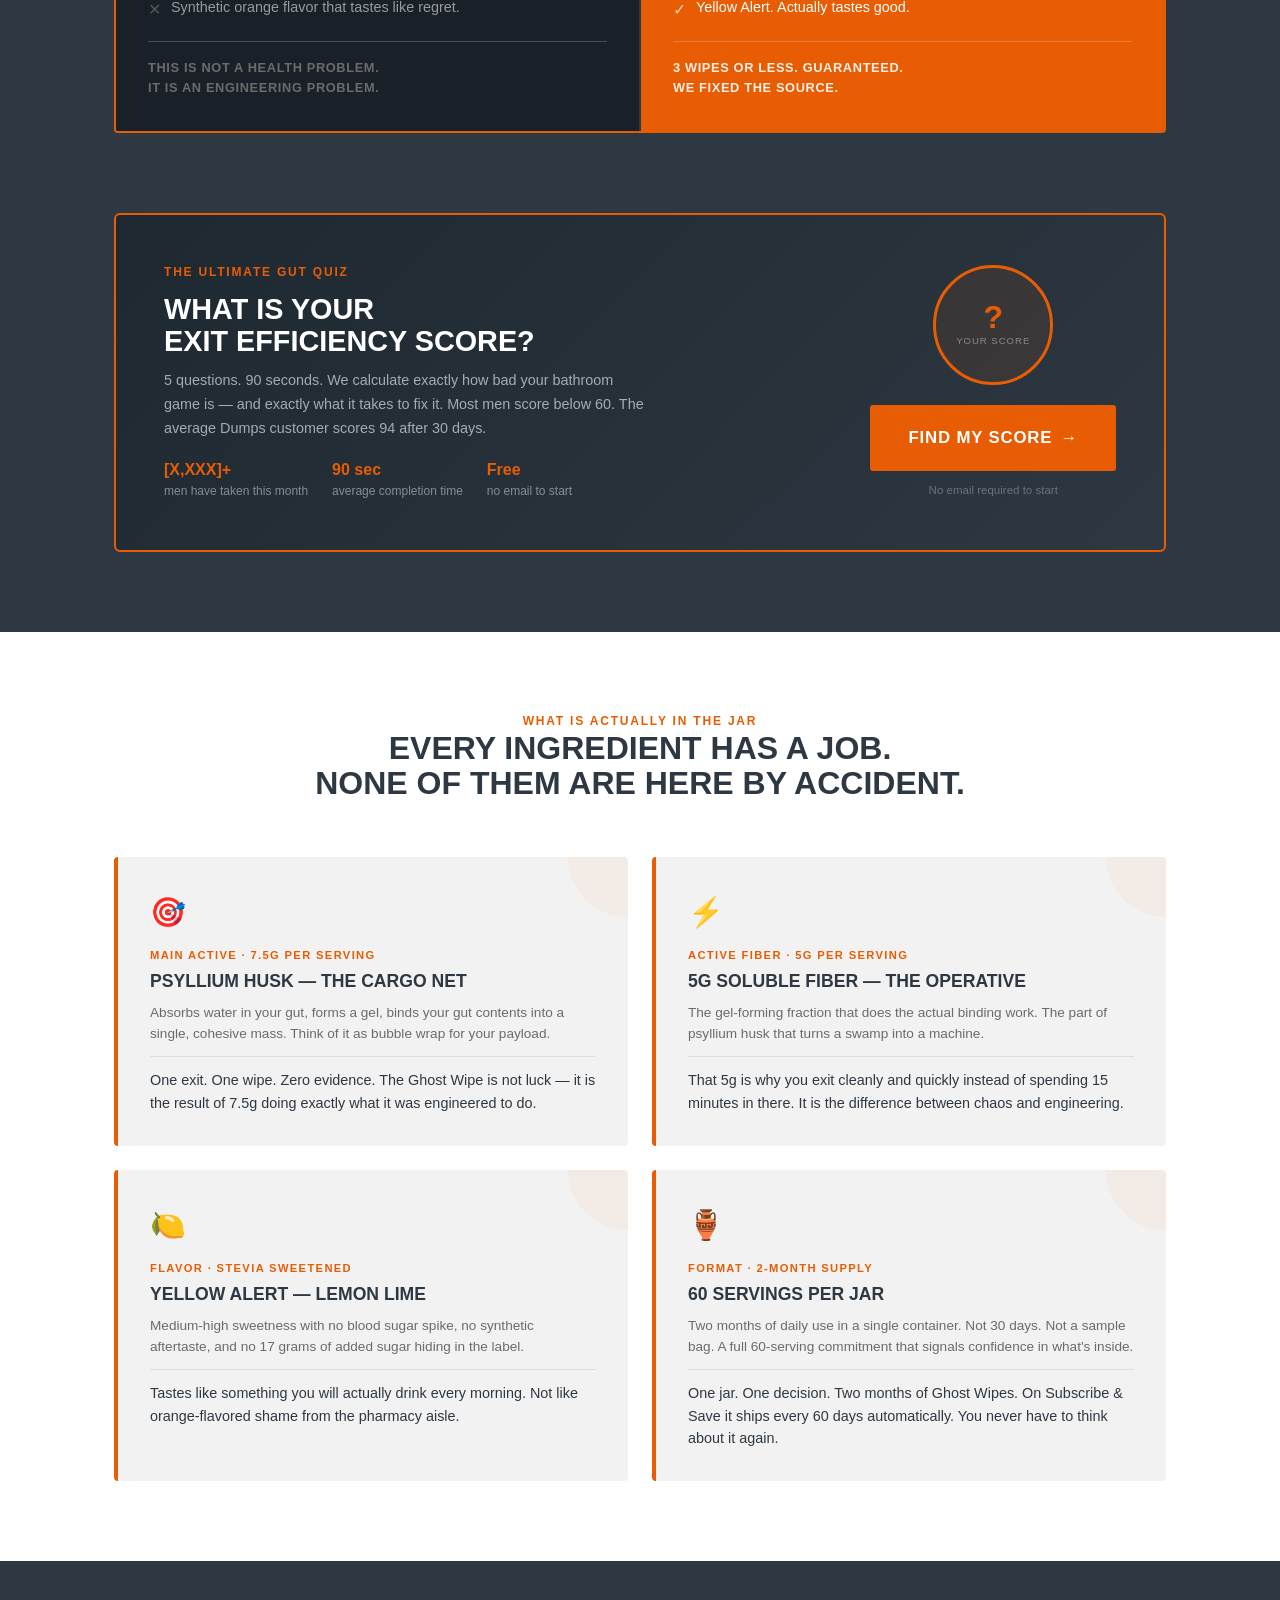
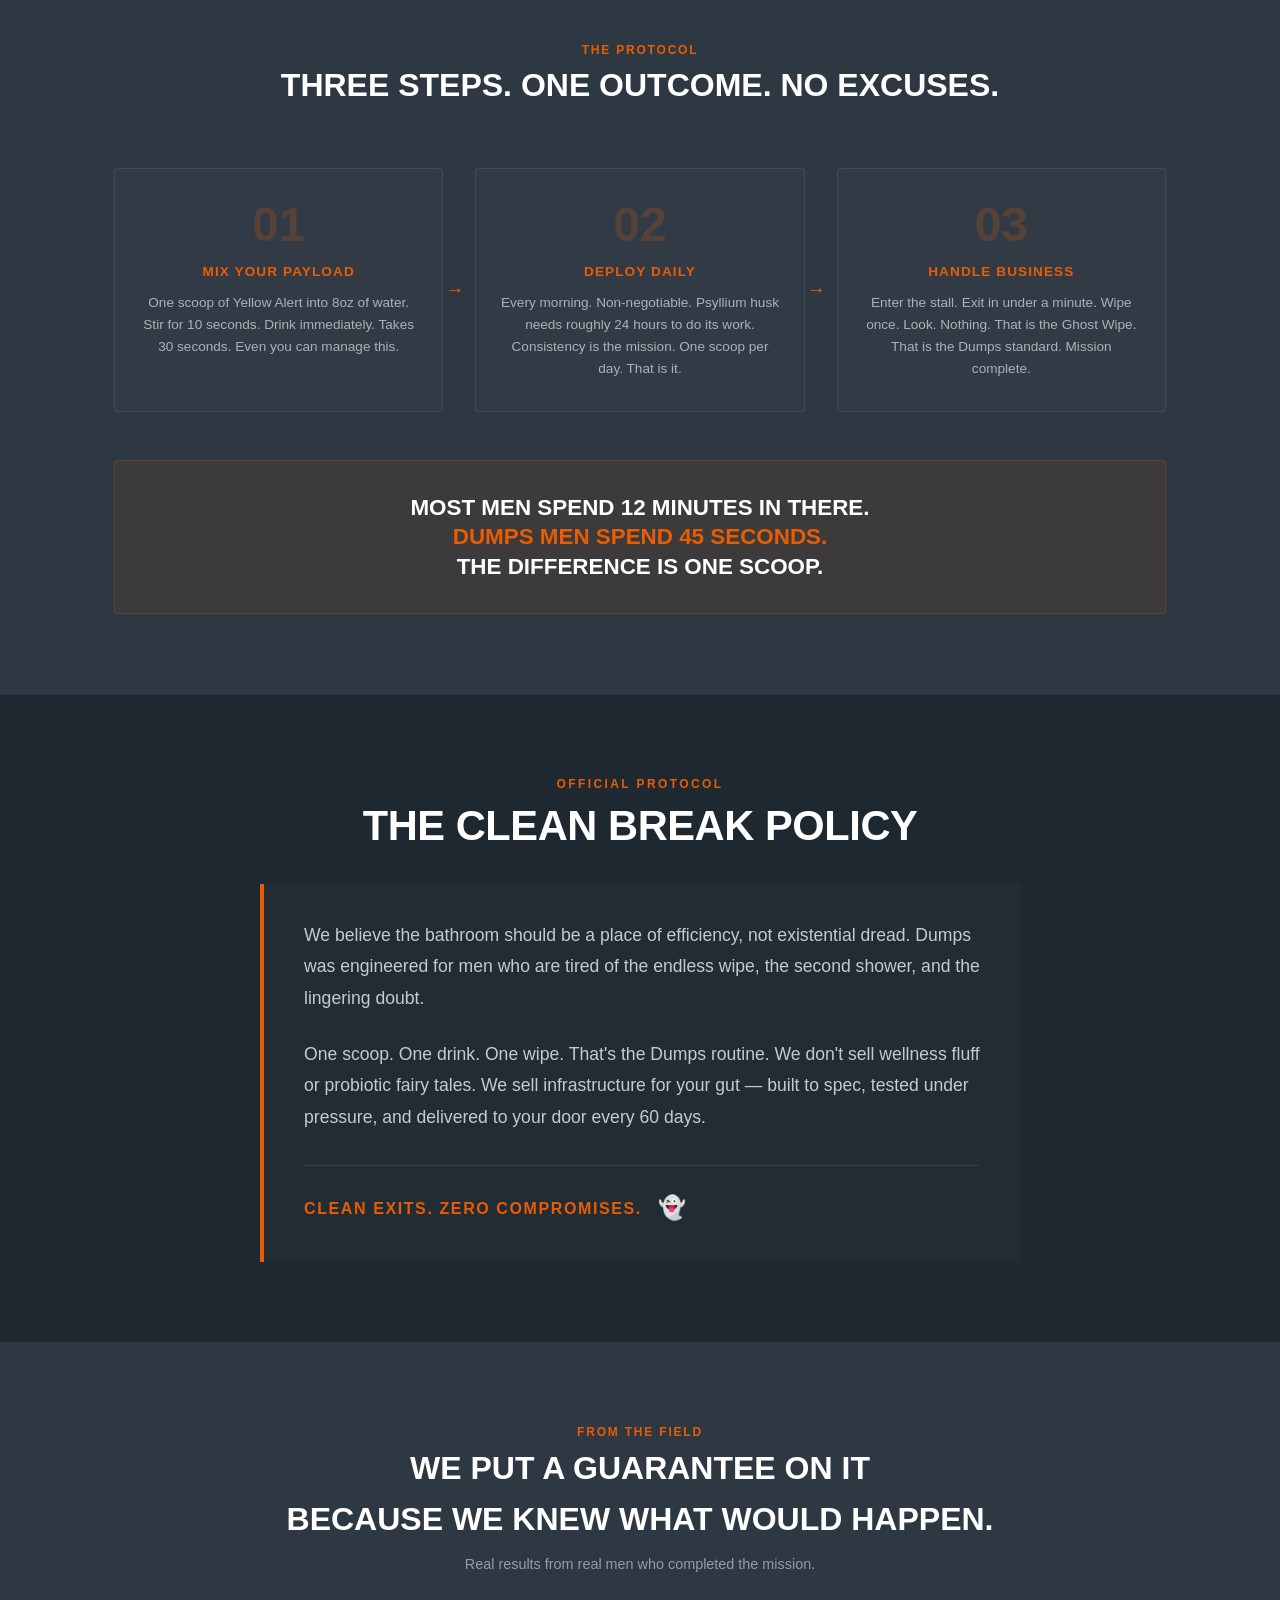
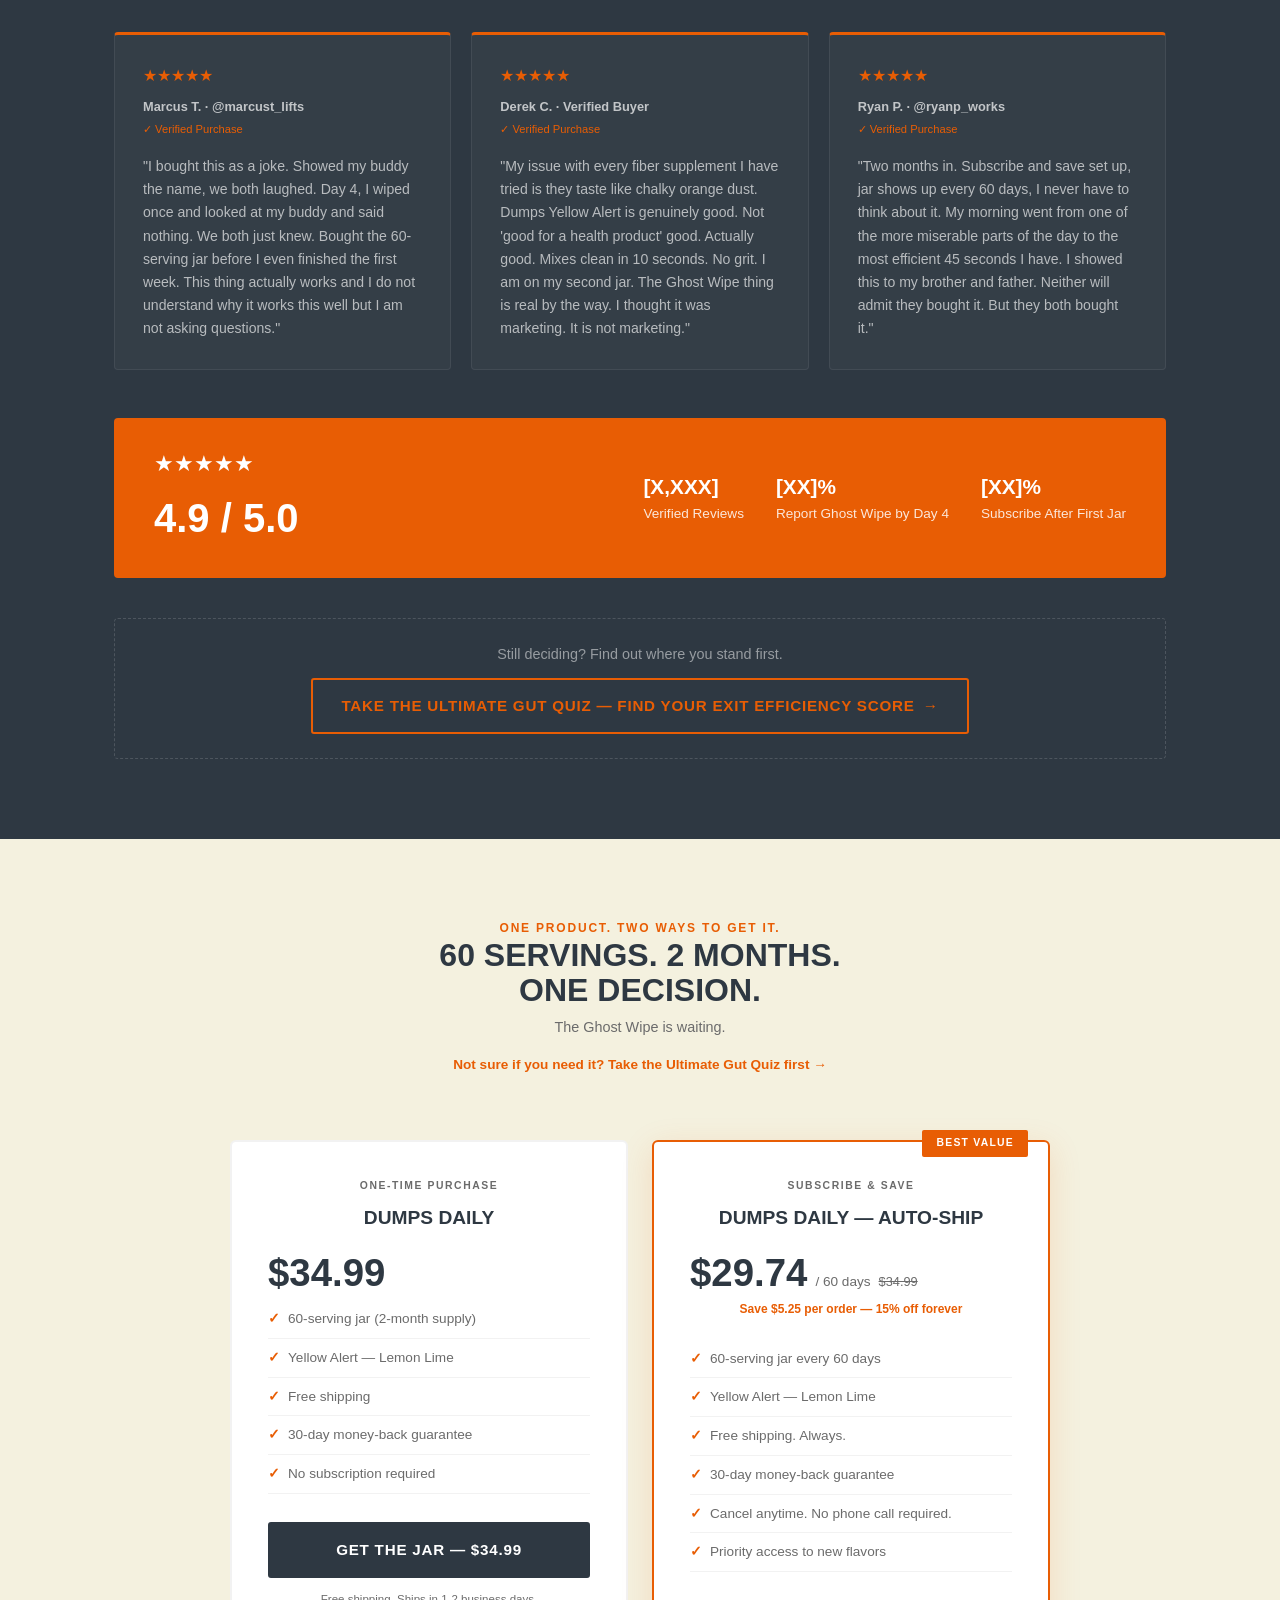
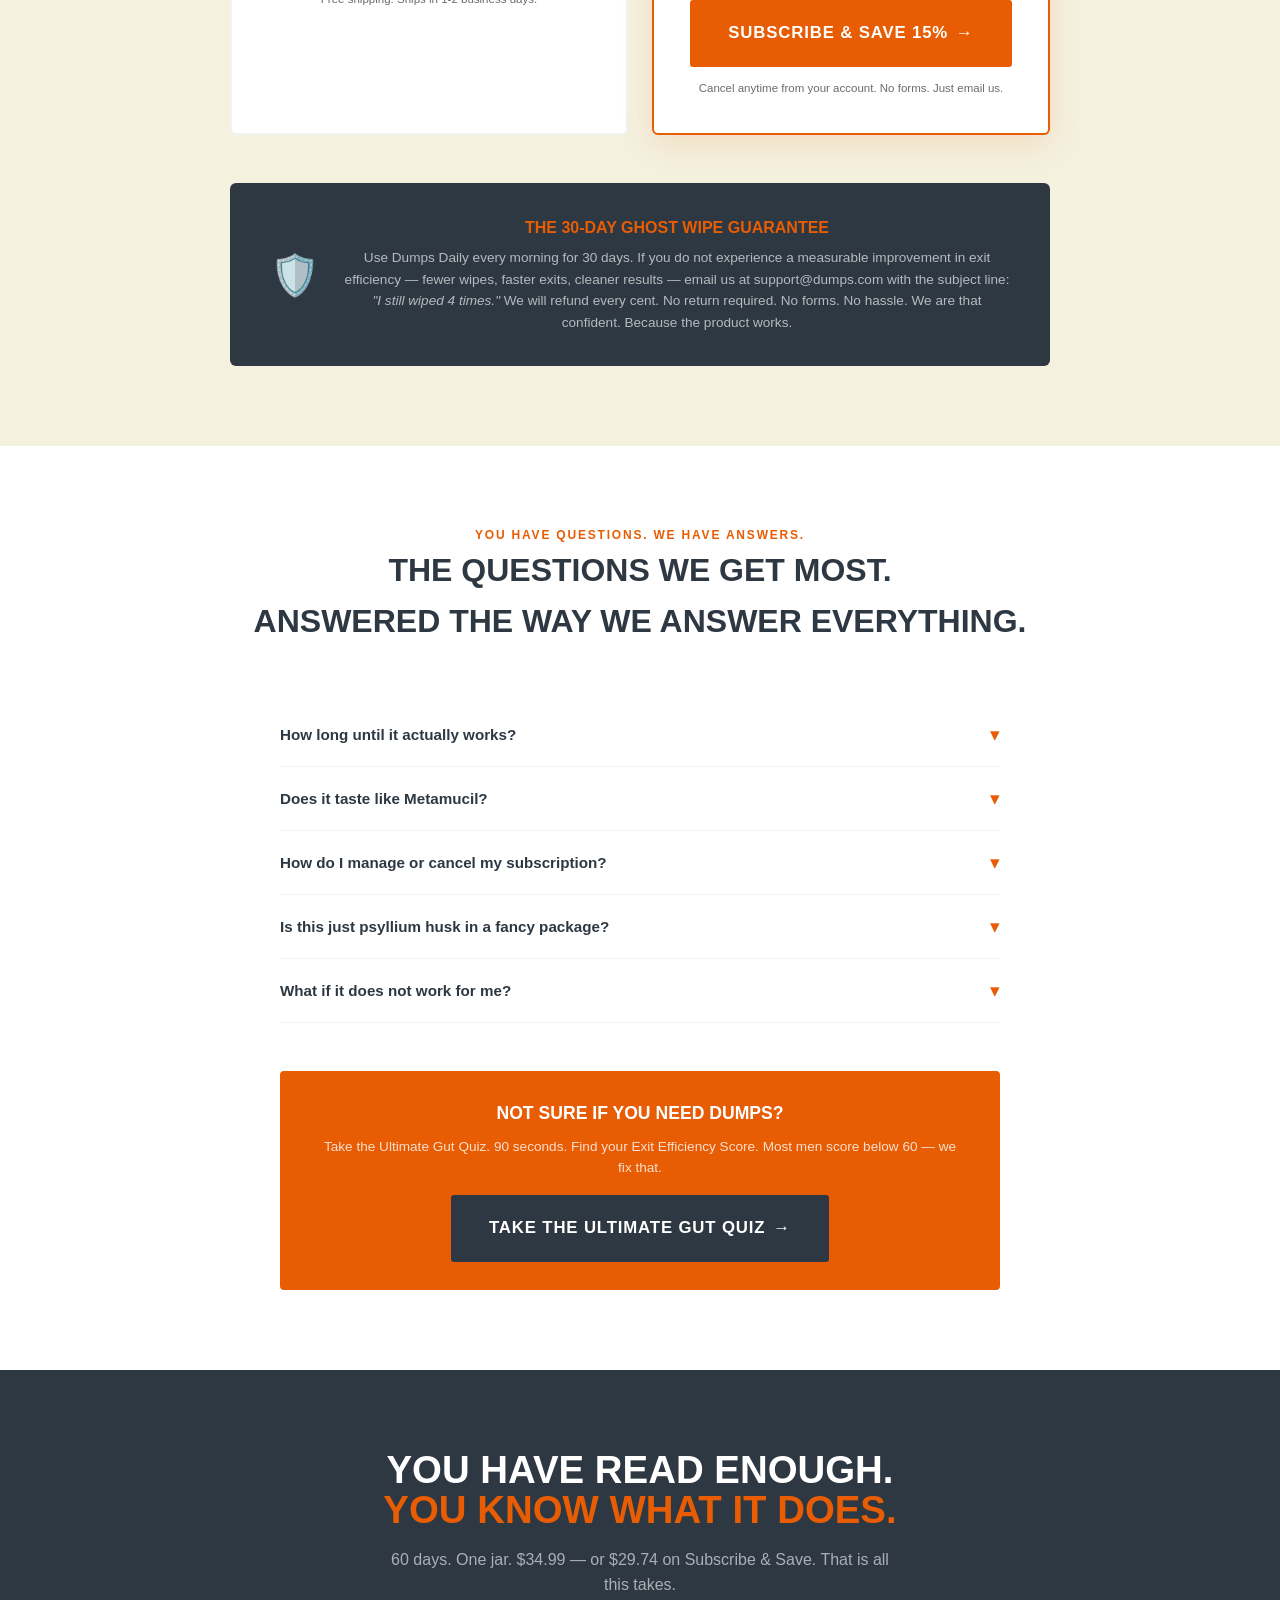
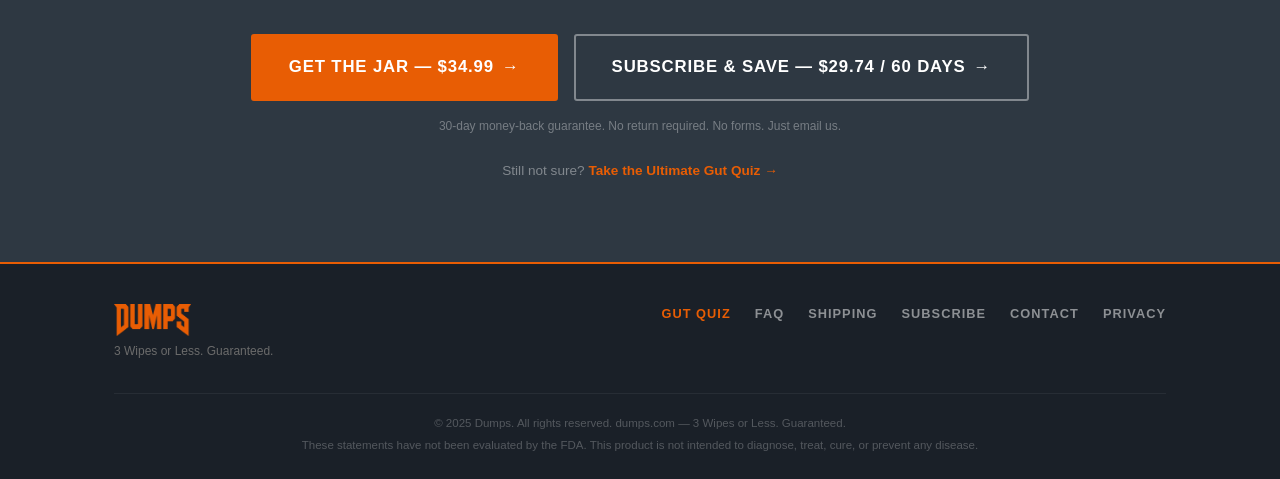
==== commit e079fe5b: "Add files via upload" ====
--- a/index.html
+++ b/index.html
@@ -1,378 +1,1453 @@
 <!DOCTYPE html>
 <html lang="en">
 <head>
-    <meta charset="UTF-8">
-    <meta name="viewport" content="width=device-width, initial-scale=1.0">
-    <title>DUMPS | 3 Wipes or Less. Guaranteed. Daily Gut Performance Supplement</title>
-    <meta name="description" content="Meet DUMPS Daily. The high-performance gut engineering drink mix that binds your payload and secures the Ghost Wipe. Plant-based, sugar-free psyllium husk daily binder.">
-    
-    <!-- Google Fonts: Bebas Neue for Display, Inter for Body -->
-    <link rel="preconnect" href="https://fonts.googleapis.com">
-    <link rel="preconnect" href="https://fonts.gstatic.com" crossorigin>
-    <link href="https://fonts.googleapis.com/css2?family=Bebas+Neue&family=Inter:wght@300;400;500;600;700&display=swap" rel="stylesheet">
-    
-    <!-- Link to Stylesheet -->
-    <link rel="stylesheet" href="styles.css">
+  <meta charset="UTF-8" />
+  <meta name="viewport" content="width=device-width, initial-scale=1.0" />
+  <title>Dumps — 3 Wipes or Less. Guaranteed.</title>
+  <style>
+    /* ─── RESET & BASE ─── */
+    *, *::before, *::after { box-sizing: border-box; margin: 0; padding: 0; }
+    :root {
+      --navy: #2E3842;
+      --orange: #E85D04;
+      --grey: #6B6B6B;
+      --light: #F2F2F2;
+      --cream: #F4F1DF;
+      --white: #FFFFFF;
+      --orange-light: #FFF0E6;
+    }
+    html { scroll-behavior: smooth; }
+    body {
+      font-family: 'Inter', Arial, sans-serif;
+      background: var(--white);
+      color: var(--navy);
+      line-height: 1.6;
+      overflow-x: hidden;
+    }
+    img { max-width: 100%; display: block; }
+    a { text-decoration: none; color: inherit; }
+
+    /* ─── TYPOGRAPHY ─── */
+    .display { font-family: 'Arial Black', Arial, sans-serif; text-transform: uppercase; letter-spacing: -0.02em; }
+    .eyebrow {
+      font-size: 0.75rem;
+      font-weight: 700;
+      letter-spacing: 0.15em;
+      text-transform: uppercase;
+      color: var(--orange);
+    }
+
+    /* ─── BUTTONS ─── */
+    .btn {
+      display: inline-flex;
+      align-items: center;
+      gap: 8px;
+      padding: 14px 28px;
+      font-size: 0.95rem;
+      font-weight: 700;
+      border-radius: 3px;
+      cursor: pointer;
+      transition: all 0.18s ease;
+      border: 2px solid transparent;
+      text-transform: uppercase;
+      letter-spacing: 0.05em;
+    }
+    .btn-primary {
+      background: var(--orange);
+      color: var(--white);
+      border-color: var(--orange);
+    }
+    .btn-primary:hover { background: #c94d03; border-color: #c94d03; transform: translateY(-1px); box-shadow: 0 4px 16px rgba(232,93,4,0.4); }
+    .btn-secondary {
+      background: transparent;
+      color: var(--white);
+      border-color: rgba(255,255,255,0.4);
+    }
+    .btn-secondary:hover { border-color: var(--white); background: rgba(255,255,255,0.08); }
+    .btn-quiz {
+      background: transparent;
+      color: var(--orange);
+      border-color: var(--orange);
+    }
+    .btn-quiz:hover { background: var(--orange); color: var(--white); }
+    .btn-navy {
+      background: var(--navy);
+      color: var(--white);
+      border-color: var(--navy);
+    }
+    .btn-navy:hover { background: #1e2830; }
+    .btn-lg { padding: 18px 36px; font-size: 1.05rem; }
+    .btn-sm { padding: 10px 20px; font-size: 0.8rem; }
+    .arrow::after { content: ' →'; }
+
+    /* ─── LAYOUT HELPERS ─── */
+    .container { max-width: 1100px; margin: 0 auto; padding: 0 24px; }
+    .section { padding: 80px 0; }
+    .section-dark { background: var(--navy); color: var(--white); }
+    .section-cream { background: var(--cream); }
+    .section-light { background: var(--light); }
+
+    /* ─── STICKY NAV ─── */
+    #nav {
+      position: fixed;
+      top: 0; left: 0; right: 0;
+      z-index: 100;
+      background: var(--navy);
+      border-bottom: 2px solid var(--orange);
+      padding: 12px 24px;
+      display: flex;
+      align-items: center;
+      justify-content: space-between;
+      transition: box-shadow 0.2s;
+    }
+    #nav.scrolled { box-shadow: 0 4px 24px rgba(0,0,0,0.3); }
+    .nav-logo { display: flex; align-items: center; }
+    .nav-logo img { height: 36px; width: auto; display: block; }
+    .nav-actions { display: flex; gap: 12px; align-items: center; }
+    @media (max-width: 600px) {
+      .nav-actions .btn-secondary { display: none; }
+      .nav-logo img { height: 28px; }
+    }
+
+    /* ─── HERO ─── */
+    #hero {
+      background: var(--navy);
+      padding: 140px 0 80px;
+      position: relative;
+      overflow: hidden;
+    }
+    #hero::before {
+      content: '';
+      position: absolute;
+      top: 0; left: 0; right: 0; bottom: 0;
+      background: repeating-linear-gradient(
+        0deg,
+        transparent,
+        transparent 59px,
+        rgba(255,255,255,0.015) 60px
+      );
+      pointer-events: none;
+    }
+    .hero-inner {
+      display: grid;
+      grid-template-columns: 1fr 1fr;
+      gap: 60px;
+      align-items: center;
+    }
+    .hero-visual {
+      display: flex;
+      align-items: center;
+      justify-content: center;
+    }
+    .jar-mockup {
+      width: 280px;
+      height: 340px;
+      background: linear-gradient(145deg, #3a4855 0%, var(--navy) 60%, #1e2830 100%);
+      border-radius: 12px;
+      border: 2px solid rgba(232,93,4,0.3);
+      display: flex;
+      flex-direction: column;
+      align-items: center;
+      justify-content: center;
+      gap: 12px;
+      box-shadow: 0 20px 60px rgba(0,0,0,0.4), 0 0 40px rgba(232,93,4,0.1);
+      position: relative;
+      animation: floatJar 4s ease-in-out infinite;
+    }
+    .jar-mockup::after {
+      content: '';
+      position: absolute;
+      top: -4px; left: 50%; transform: translateX(-50%);
+      width: 60%; height: 18px;
+      background: #3a4855;
+      border-radius: 4px 4px 0 0;
+      border: 2px solid rgba(232,93,4,0.3);
+      border-bottom: none;
+    }
+    .jar-logo {
+      width: 240px;
+      height: auto;
+      display: block;
+    }
+    .jar-sub {
+      font-size: 0.65rem;
+      font-weight: 700;
+      letter-spacing: 0.2em;
+      text-transform: uppercase;
+      color: rgba(255,255,255,0.5);
+    }
+    .jar-flavor {
+      font-size: 0.7rem;
+      font-weight: 700;
+      letter-spacing: 0.1em;
+      text-transform: uppercase;
+      color: var(--orange);
+      border: 1px solid var(--orange);
+      padding: 4px 12px;
+      border-radius: 2px;
+    }
+    .jar-servings {
+      font-size: 0.65rem;
+      color: rgba(255,255,255,0.4);
+      letter-spacing: 0.1em;
+      text-transform: uppercase;
+    }
+    @keyframes floatJar {
+      0%, 100% { transform: translateY(0px); }
+      50% { transform: translateY(-10px); }
+    }
+    .hero-copy { color: var(--white); }
+    .hero-eyebrow { color: var(--orange); margin-bottom: 16px; }
+    .hero-headline {
+      font-family: 'Arial Black', Arial, sans-serif;
+      font-size: 3rem;
+      font-weight: 900;
+      line-height: 1.05;
+      text-transform: uppercase;
+      margin-bottom: 24px;
+    }
+    .hero-headline .accent { color: var(--orange); }
+    .hero-sub {
+      font-size: 1rem;
+      color: rgba(255,255,255,0.75);
+      line-height: 1.7;
+      margin-bottom: 16px;
+      max-width: 480px;
+    }
+    .hero-proof {
+      font-size: 0.85rem;
+      color: rgba(255,255,255,0.5);
+      margin-bottom: 32px;
+    }
+    .hero-proof .stars { color: var(--orange); }
+    .hero-ctas { display: flex; flex-direction: column; gap: 12px; align-items: flex-start; }
+    .hero-cta-row { display: flex; gap: 12px; flex-wrap: wrap; }
+    .hero-microcopy {
+      font-size: 0.75rem;
+      color: rgba(255,255,255,0.4);
+      margin-top: 8px;
+    }
+    @media (max-width: 768px) {
+      .hero-inner { grid-template-columns: 1fr; }
+      .hero-visual { order: -1; }
+      .jar-mockup { width: 200px; height: 240px; }
+      .jar-logo { width: 100px; }
+      .hero-headline { font-size: 2rem; }
+    }
+
+    /* ─── TRUST BAR ─── */
+    .trust-bar {
+      background: var(--orange);
+      padding: 14px 0;
+    }
+    .trust-bar-inner {
+      display: flex;
+      justify-content: space-around;
+      align-items: center;
+      gap: 16px;
+      flex-wrap: wrap;
+    }
+    .trust-item {
+      font-size: 0.7rem;
+      font-weight: 700;
+      letter-spacing: 0.1em;
+      text-transform: uppercase;
+      color: var(--white);
+    }
+    .trust-divider { color: rgba(255,255,255,0.4); }
+
+    /* ─── AUTHORITY BAR ─── */
+    #authority { background: var(--cream); padding: 48px 0; }
+    .badges-row {
+      display: flex;
+      justify-content: center;
+      gap: 32px;
+      flex-wrap: wrap;
+    }
+    .badge {
+      display: flex;
+      flex-direction: column;
+      align-items: center;
+      gap: 6px;
+    }
+    .badge-icon {
+      width: 44px; height: 44px;
+      background: var(--navy);
+      border-radius: 50%;
+      display: flex;
+      align-items: center;
+      justify-content: center;
+      font-size: 1.2rem;
+    }
+    .badge-label {
+      font-size: 0.7rem;
+      font-weight: 700;
+      text-transform: uppercase;
+      letter-spacing: 0.08em;
+      color: var(--navy);
+    }
+    .badge-sub {
+      font-size: 0.65rem;
+      color: var(--grey);
+      text-align: center;
+    }
+
+    /* ─── AGITATION ─── */
+    #agitation { background: var(--navy); padding: 80px 0; }
+    .agitation-header { text-align: center; margin-bottom: 56px; }
+    .agitation-header .eyebrow { color: var(--orange); margin-bottom: 12px; }
+    .agitation-headline {
+      font-family: 'Arial Black', Arial, sans-serif;
+      font-size: 2.2rem;
+      font-weight: 900;
+      text-transform: uppercase;
+      color: var(--white);
+      margin-bottom: 16px;
+      line-height: 1.1;
+    }
+    .agitation-sub {
+      color: rgba(255,255,255,0.6);
+      max-width: 600px;
+      margin: 0 auto;
+      font-size: 0.95rem;
+    }
+    .compare-grid {
+      display: grid;
+      grid-template-columns: 1fr 1fr;
+      gap: 2px;
+      border: 2px solid var(--orange);
+      border-radius: 4px;
+      overflow: hidden;
+    }
+    .compare-col { padding: 32px; }
+    .compare-col.old { background: #1a2028; }
+    .compare-col.new { background: var(--orange); }
+    .compare-title {
+      font-family: 'Arial Black', Arial, sans-serif;
+      font-size: 0.8rem;
+      font-weight: 900;
+      letter-spacing: 0.15em;
+      text-transform: uppercase;
+      margin-bottom: 20px;
+    }
+    .compare-col.old .compare-title { color: var(--grey); }
+    .compare-col.new .compare-title { color: rgba(255,255,255,0.8); }
+    .compare-item {
+      display: flex;
+      align-items: flex-start;
+      gap: 10px;
+      margin-bottom: 14px;
+      font-size: 0.9rem;
+      line-height: 1.45;
+    }
+    .compare-col.old .compare-item { color: rgba(255,255,255,0.55); }
+    .compare-col.new .compare-item { color: var(--white); font-weight: 500; }
+    .compare-bullet { flex-shrink: 0; font-size: 1rem; margin-top: 1px; }
+    .compare-col.old .compare-bullet { color: #555; }
+    .compare-col.new .compare-bullet { color: rgba(255,255,255,0.7); }
+    .compare-footer {
+      font-family: 'Arial Black', Arial, sans-serif;
+      font-size: 0.8rem;
+      font-weight: 900;
+      text-transform: uppercase;
+      margin-top: 20px;
+      padding-top: 16px;
+      border-top: 1px solid rgba(255,255,255,0.2);
+      letter-spacing: 0.05em;
+    }
+    .compare-col.old .compare-footer { color: var(--grey); }
+    .compare-col.new .compare-footer { color: rgba(255,255,255,0.9); }
+    @media (max-width: 640px) {
+      .compare-grid { grid-template-columns: 1fr; }
+      .agitation-headline { font-size: 1.6rem; }
+    }
+
+    /* ─── QUIZ MODULE ─── */
+    #quiz-module { background: var(--navy); padding: 0 0 80px; }
+    .quiz-card {
+      background: linear-gradient(135deg, #1e2830 0%, #2E3842 100%);
+      border: 2px solid var(--orange);
+      border-radius: 6px;
+      padding: 48px;
+      display: grid;
+      grid-template-columns: 1fr auto;
+      gap: 40px;
+      align-items: center;
+    }
+    .quiz-card-left .eyebrow { margin-bottom: 12px; }
+    .quiz-headline {
+      font-family: 'Arial Black', Arial, sans-serif;
+      font-size: 1.8rem;
+      font-weight: 900;
+      text-transform: uppercase;
+      color: var(--white);
+      line-height: 1.1;
+      margin-bottom: 12px;
+    }
+    .quiz-sub {
+      color: rgba(255,255,255,0.6);
+      font-size: 0.9rem;
+      line-height: 1.65;
+      margin-bottom: 16px;
+      max-width: 480px;
+    }
+    .quiz-stats {
+      display: flex;
+      gap: 24px;
+      flex-wrap: wrap;
+    }
+    .quiz-stat { font-size: 0.75rem; color: rgba(255,255,255,0.45); }
+    .quiz-stat strong { color: var(--orange); font-size: 1rem; display: block; }
+    .quiz-cta-side {
+      text-align: center;
+      flex-shrink: 0;
+    }
+    .score-visual {
+      width: 120px; height: 120px;
+      border-radius: 50%;
+      border: 3px solid var(--orange);
+      display: flex;
+      flex-direction: column;
+      align-items: center;
+      justify-content: center;
+      margin: 0 auto 20px;
+      background: rgba(232,93,4,0.08);
+    }
+    .score-num {
+      font-family: 'Arial Black', Arial, sans-serif;
+      font-size: 2rem;
+      font-weight: 900;
+      color: var(--orange);
+      line-height: 1;
+    }
+    .score-label { font-size: 0.6rem; letter-spacing: 0.1em; color: rgba(255,255,255,0.4); text-transform: uppercase; }
+    @media (max-width: 768px) {
+      .quiz-card { grid-template-columns: 1fr; }
+      .quiz-cta-side { text-align: left; }
+      .score-visual { margin: 0 0 20px; }
+      .quiz-headline { font-size: 1.4rem; }
+    }
+
+    /* ─── VALUE STACK ─── */
+    #value { background: var(--white); padding: 80px 0; }
+    .value-header { text-align: center; margin-bottom: 56px; }
+    .value-headline {
+      font-family: 'Arial Black', Arial, sans-serif;
+      font-size: 2rem;
+      font-weight: 900;
+      text-transform: uppercase;
+      color: var(--navy);
+      margin-bottom: 12px;
+      line-height: 1.1;
+    }
+    .value-grid {
+      display: grid;
+      grid-template-columns: 1fr 1fr;
+      gap: 24px;
+    }
+    .value-card {
+      background: var(--light);
+      border-radius: 4px;
+      padding: 32px;
+      border-left: 4px solid var(--orange);
+      position: relative;
+      overflow: hidden;
+    }
+    .value-card::before {
+      content: '';
+      position: absolute;
+      top: 0; right: 0;
+      width: 60px; height: 60px;
+      background: rgba(232,93,4,0.05);
+      border-radius: 0 0 0 60px;
+    }
+    .value-icon { font-size: 1.8rem; margin-bottom: 12px; }
+    .value-feature {
+      font-size: 0.7rem;
+      font-weight: 700;
+      letter-spacing: 0.12em;
+      text-transform: uppercase;
+      color: var(--orange);
+      margin-bottom: 6px;
+    }
+    .value-name {
+      font-family: 'Arial Black', Arial, sans-serif;
+      font-size: 1.1rem;
+      font-weight: 900;
+      text-transform: uppercase;
+      color: var(--navy);
+      margin-bottom: 10px;
+      line-height: 1.2;
+    }
+    .value-mech {
+      font-size: 0.85rem;
+      color: var(--grey);
+      line-height: 1.55;
+      margin-bottom: 12px;
+    }
+    .value-benefit {
+      font-size: 0.9rem;
+      color: var(--navy);
+      font-weight: 500;
+      line-height: 1.55;
+      padding-top: 12px;
+      border-top: 1px solid rgba(46,56,66,0.1);
+    }
+    @media (max-width: 640px) {
+      .value-grid { grid-template-columns: 1fr; }
+      .value-headline { font-size: 1.5rem; }
+    }
+
+    /* ─── HOW IT WORKS ─── */
+    #how { background: var(--navy); padding: 80px 0; }
+    .how-header { text-align: center; margin-bottom: 56px; }
+    .how-headline {
+      font-family: 'Arial Black', Arial, sans-serif;
+      font-size: 2rem;
+      font-weight: 900;
+      text-transform: uppercase;
+      color: var(--white);
+      margin-bottom: 12px;
+    }
+    .steps-row {
+      display: grid;
+      grid-template-columns: 1fr 1fr 1fr;
+      gap: 32px;
+      margin-bottom: 48px;
+    }
+    .step {
+      text-align: center;
+      padding: 32px 24px;
+      border: 1px solid rgba(255,255,255,0.08);
+      border-radius: 4px;
+      background: rgba(255,255,255,0.02);
+      position: relative;
+    }
+    .step::after {
+      content: '→';
+      position: absolute;
+      right: -22px;
+      top: 50%;
+      transform: translateY(-50%);
+      color: var(--orange);
+      font-size: 1.2rem;
+      font-weight: 900;
+    }
+    .step:last-child::after { display: none; }
+    .step-num {
+      font-family: 'Arial Black', Arial, sans-serif;
+      font-size: 3rem;
+      font-weight: 900;
+      color: rgba(232,93,4,0.2);
+      line-height: 1;
+      margin-bottom: 12px;
+    }
+    .step-name {
+      font-family: 'Arial Black', Arial, sans-serif;
+      font-size: 0.85rem;
+      font-weight: 900;
+      text-transform: uppercase;
+      letter-spacing: 0.08em;
+      color: var(--orange);
+      margin-bottom: 10px;
+    }
+    .step-desc {
+      font-size: 0.85rem;
+      color: rgba(255,255,255,0.6);
+      line-height: 1.6;
+    }
+    .reinforcing-line {
+      background: rgba(232,93,4,0.08);
+      border: 1px solid rgba(232,93,4,0.2);
+      border-radius: 4px;
+      padding: 32px;
+      text-align: center;
+    }
+    .reinforcing-text {
+      font-family: 'Arial Black', Arial, sans-serif;
+      font-size: 1.4rem;
+      font-weight: 900;
+      text-transform: uppercase;
+      color: var(--white);
+      line-height: 1.3;
+    }
+    .reinforcing-text .accent { color: var(--orange); }
+    @media (max-width: 640px) {
+      .steps-row { grid-template-columns: 1fr; }
+      .step::after { display: none; }
+      .reinforcing-text { font-size: 1.1rem; }
+    }
+
+    /* ─── TESTIMONIALS ─── */
+    #reviews { background: var(--navy); padding: 80px 0; }
+    .reviews-header { text-align: center; margin-bottom: 56px; }
+    .reviews-headline {
+      font-family: 'Arial Black', Arial, sans-serif;
+      font-size: 2rem;
+      font-weight: 900;
+      text-transform: uppercase;
+      color: var(--white);
+      margin-bottom: 8px;
+    }
+    .reviews-sub { color: rgba(255,255,255,0.5); font-size: 0.9rem; }
+    .reviews-grid {
+      display: grid;
+      grid-template-columns: 1fr 1fr 1fr;
+      gap: 20px;
+      margin-bottom: 48px;
+    }
+    .review-card {
+      background: rgba(255,255,255,0.03);
+      border: 1px solid rgba(255,255,255,0.07);
+      border-top: 3px solid var(--orange);
+      border-radius: 4px;
+      padding: 28px;
+    }
+    .review-stars { color: var(--orange); font-size: 1rem; margin-bottom: 8px; }
+    .review-meta {
+      font-size: 0.8rem;
+      font-weight: 700;
+      color: rgba(255,255,255,0.7);
+      margin-bottom: 4px;
+    }
+    .review-verified {
+      font-size: 0.7rem;
+      color: var(--orange);
+      margin-bottom: 16px;
+    }
+    .review-body {
+      font-size: 0.88rem;
+      color: rgba(255,255,255,0.65);
+      line-height: 1.65;
+    }
+    .aggregate-box {
+      background: var(--orange);
+      border-radius: 4px;
+      padding: 28px 40px;
+      display: flex;
+      align-items: center;
+      justify-content: space-between;
+      flex-wrap: wrap;
+      gap: 20px;
+    }
+    .aggregate-rating {
+      font-family: 'Arial Black', Arial, sans-serif;
+      font-size: 2.5rem;
+      font-weight: 900;
+      color: var(--white);
+    }
+    .aggregate-stars { font-size: 1.4rem; color: var(--white); display: block; margin-bottom: 4px; }
+    .aggregate-stats { display: flex; gap: 32px; flex-wrap: wrap; }
+    .agg-stat { color: rgba(255,255,255,0.85); font-size: 0.85rem; }
+    .agg-stat strong { color: var(--white); font-size: 1.3rem; font-family: 'Arial Black', Arial, sans-serif; display: block; }
+    .mid-quiz-cta {
+      text-align: center;
+      margin-top: 40px;
+      padding: 24px;
+      border: 1px dashed rgba(255,255,255,0.15);
+      border-radius: 4px;
+    }
+    .mid-quiz-text { font-size: 0.9rem; color: rgba(255,255,255,0.5); margin-bottom: 12px; }
+    @media (max-width: 768px) {
+      .reviews-grid { grid-template-columns: 1fr; }
+      .reviews-headline { font-size: 1.5rem; }
+    }
+
+    /* ─── PRICING ─── */
+    #pricing { background: var(--cream); padding: 80px 0; }
+    .pricing-header { text-align: center; margin-bottom: 16px; }
+    .pricing-headline {
+      font-family: 'Arial Black', Arial, sans-serif;
+      font-size: 2rem;
+      font-weight: 900;
+      text-transform: uppercase;
+      color: var(--navy);
+      margin-bottom: 8px;
+      line-height: 1.1;
+    }
+    .pricing-sub { color: var(--grey); font-size: 0.9rem; margin-bottom: 12px; }
+    .pricing-quiz-link {
+      font-size: 0.85rem;
+      color: var(--orange);
+      font-weight: 600;
+      cursor: pointer;
+      margin-bottom: 48px;
+      display: inline-block;
+    }
+    .pricing-quiz-link:hover { text-decoration: underline; }
+    .pricing-cards {
+      display: grid;
+      grid-template-columns: 1fr 1fr;
+      gap: 24px;
+      max-width: 820px;
+      margin: 0 auto 48px;
+    }
+    .pricing-card {
+      background: var(--white);
+      border-radius: 6px;
+      padding: 36px;
+      border: 2px solid var(--light);
+      position: relative;
+    }
+    .pricing-card.featured {
+      border-color: var(--orange);
+      box-shadow: 0 8px 32px rgba(232,93,4,0.15);
+    }
+    .best-value-badge {
+      position: absolute;
+      top: -12px;
+      right: 20px;
+      background: var(--orange);
+      color: var(--white);
+      font-size: 0.65rem;
+      font-weight: 900;
+      letter-spacing: 0.12em;
+      text-transform: uppercase;
+      padding: 5px 14px;
+      border-radius: 2px;
+    }
+    .card-label {
+      font-size: 0.65rem;
+      font-weight: 700;
+      letter-spacing: 0.15em;
+      text-transform: uppercase;
+      color: var(--grey);
+      margin-bottom: 8px;
+    }
+    .card-name {
+      font-family: 'Arial Black', Arial, sans-serif;
+      font-size: 1.2rem;
+      font-weight: 900;
+      text-transform: uppercase;
+      color: var(--navy);
+      margin-bottom: 20px;
+    }
+    .card-price {
+      margin-bottom: 8px;
+      display: flex;
+      align-items: baseline;
+      gap: 8px;
+    }
+    .price-main {
+      font-family: 'Arial Black', Arial, sans-serif;
+      font-size: 2.4rem;
+      font-weight: 900;
+      color: var(--navy);
+      line-height: 1;
+    }
+    .price-period { font-size: 0.85rem; color: var(--grey); }
+    .price-compare { font-size: 0.8rem; color: var(--grey); text-decoration: line-through; }
+    .price-savings {
+      font-size: 0.75rem;
+      font-weight: 700;
+      color: var(--orange);
+      margin-bottom: 20px;
+    }
+    .card-features {
+      list-style: none;
+      margin-bottom: 28px;
+    }
+    .card-features li {
+      font-size: 0.85rem;
+      color: var(--grey);
+      padding: 8px 0;
+      border-bottom: 1px solid var(--light);
+      display: flex;
+      align-items: center;
+      gap: 8px;
+    }
+    .card-features li::before { content: '✓'; color: var(--orange); font-weight: 900; flex-shrink: 0; }
+    .card-microcopy { font-size: 0.72rem; color: var(--grey); margin-top: 12px; text-align: center; }
+    .guarantee-strip {
+      background: var(--navy);
+      border-radius: 6px;
+      padding: 32px 40px;
+      display: flex;
+      gap: 24px;
+      align-items: center;
+      max-width: 820px;
+      margin: 0 auto;
+    }
+    .guarantee-icon { font-size: 2.5rem; flex-shrink: 0; }
+    .guarantee-title {
+      font-family: 'Arial Black', Arial, sans-serif;
+      font-size: 1rem;
+      font-weight: 900;
+      text-transform: uppercase;
+      color: var(--orange);
+      margin-bottom: 6px;
+    }
+    .guarantee-body { font-size: 0.85rem; color: rgba(255,255,255,0.65); line-height: 1.6; }
+    @media (max-width: 640px) {
+      .pricing-cards { grid-template-columns: 1fr; }
+      .pricing-headline { font-size: 1.5rem; }
+      .guarantee-strip { flex-direction: column; padding: 24px; }
+    }
+
+    /* ─── FAQ ─── */
+    #faq { background: var(--white); padding: 80px 0; }
+    .faq-header { text-align: center; margin-bottom: 56px; }
+    .faq-headline {
+      font-family: 'Arial Black', Arial, sans-serif;
+      font-size: 2rem;
+      font-weight: 900;
+      text-transform: uppercase;
+      color: var(--navy);
+    }
+    .faq-list { max-width: 720px; margin: 0 auto 48px; }
+    .faq-item {
+      border-bottom: 1px solid var(--light);
+    }
+    .faq-q {
+      width: 100%;
+      background: none;
+      border: none;
+      cursor: pointer;
+      text-align: left;
+      padding: 20px 0;
+      display: flex;
+      justify-content: space-between;
+      align-items: center;
+      gap: 16px;
+    }
+    .faq-q-text {
+      font-size: 0.95rem;
+      font-weight: 700;
+      color: var(--navy);
+      line-height: 1.4;
+    }
+    .faq-chevron {
+      font-size: 1.2rem;
+      color: var(--orange);
+      flex-shrink: 0;
+      transition: transform 0.2s;
+    }
+    .faq-item.open .faq-chevron { transform: rotate(180deg); }
+    .faq-a {
+      font-size: 0.88rem;
+      color: var(--grey);
+      line-height: 1.7;
+      padding: 0 0 20px;
+      display: none;
+    }
+    .faq-item.open .faq-a { display: block; }
+    .faq-quiz-cta {
+      background: var(--orange);
+      border-radius: 4px;
+      padding: 28px 36px;
+      text-align: center;
+      max-width: 720px;
+      margin: 0 auto;
+    }
+    .faq-quiz-title {
+      font-family: 'Arial Black', Arial, sans-serif;
+      font-size: 1.1rem;
+      font-weight: 900;
+      text-transform: uppercase;
+      color: var(--white);
+      margin-bottom: 8px;
+    }
+    .faq-quiz-sub { font-size: 0.85rem; color: rgba(255,255,255,0.8); margin-bottom: 16px; }
+
+    /* ─── FINAL CTA ─── */
+    #final-cta { background: var(--navy); padding: 80px 0; text-align: center; }
+    .final-headline {
+      font-family: 'Arial Black', Arial, sans-serif;
+      font-size: 2.4rem;
+      font-weight: 900;
+      text-transform: uppercase;
+      color: var(--white);
+      margin-bottom: 16px;
+      line-height: 1.05;
+    }
+    .final-headline .accent { color: var(--orange); }
+    .final-sub { color: rgba(255,255,255,0.6); font-size: 1rem; margin-bottom: 36px; max-width: 500px; margin-left: auto; margin-right: auto; }
+    .final-cta-row { display: flex; gap: 16px; justify-content: center; flex-wrap: wrap; margin-bottom: 16px; }
+    .final-guarantee { font-size: 0.75rem; color: rgba(255,255,255,0.35); }
+    .final-quiz-link {
+      display: block;
+      margin-top: 24px;
+      font-size: 0.85rem;
+      color: rgba(255,255,255,0.4);
+    }
+    .final-quiz-link a { color: var(--orange); font-weight: 600; }
+    .final-quiz-link a:hover { text-decoration: underline; }
+    @media (max-width: 640px) {
+      .final-headline { font-size: 1.6rem; }
+    }
+
+    /* ─── FOOTER ─── */
+    footer {
+      background: #1a2028;
+      padding: 40px 0 24px;
+      border-top: 2px solid var(--orange);
+    }
+    .footer-inner {
+      display: flex;
+      justify-content: space-between;
+      align-items: flex-start;
+      gap: 32px;
+      flex-wrap: wrap;
+      margin-bottom: 32px;
+    }
+    .footer-logo {
+      font-family: 'Arial Black', Arial, sans-serif;
+      font-size: 1.4rem;
+      font-weight: 900;
+      color: var(--white);
+      text-transform: uppercase;
+    }
+    .footer-logo span { color: var(--orange); }
+    .footer-tagline { font-size: 0.75rem; color: var(--grey); margin-top: 4px; }
+    .footer-links {
+      display: flex;
+      gap: 24px;
+      flex-wrap: wrap;
+    }
+    .footer-links a {
+      font-size: 0.8rem;
+      font-weight: 600;
+      text-transform: uppercase;
+      letter-spacing: 0.08em;
+      color: rgba(255,255,255,0.5);
+      transition: color 0.15s;
+    }
+    .footer-links a:hover { color: var(--white); }
+    .footer-links a.quiz-link { color: var(--orange); }
+    .footer-bottom {
+      border-top: 1px solid rgba(255,255,255,0.06);
+      padding-top: 20px;
+      text-align: center;
+      font-size: 0.72rem;
+      color: rgba(255,255,255,0.25);
+    }
+
+    /* ─── SCROLL ANIMATIONS ─── */
+    .fade-in {
+      opacity: 0;
+      transform: translateY(24px);
+      transition: opacity 0.55s ease, transform 0.55s ease;
+    }
+    .fade-in.visible {
+      opacity: 1;
+      transform: translateY(0);
+    }
+    .fade-in-delay-1 { transition-delay: 0.1s; }
+    .fade-in-delay-2 { transition-delay: 0.2s; }
+    .fade-in-delay-3 { transition-delay: 0.3s; }
+  </style>
 </head>
 <body>
-    <div class="background-pattern"></div>
-    
-    <!-- GLOBAL NAVIGATION -->
-    <nav class="global-nav">
-        <div class="nav-container">
-            <a href="#" class="nav-logo-area">
-                <img src="dumps_logo_orange.png" alt="DUMPS Logo" class="nav-logo-img">
-            </a>
-            <div class="nav-links">
-                <a href="#how-it-works" class="nav-link monospaced">HOW IT WORKS</a>
-                <a href="#contrast-grid" class="nav-link monospaced">VS THE PAST</a>
-                <a href="#hero-buybox-card" class="nav-link monospaced">SHOP</a>
-                <a href="../gut-audit/index.html" class="nav-btn secondary-nav-btn monospaced pulsing-btn-border" id="nav-quiz-btn">RUN DIAGNOSTICS</a>
+
+  <!-- ══════════════════════════════════
+       STICKY NAV
+  ══════════════════════════════════ -->
+  <nav id="nav">
+    <a href="#hero" class="nav-logo">
+      <img src="dumps_logo_orange.png" alt="DUMPS" />
+    </a>
+    <div class="nav-actions">
+      <a href="./gut-quiz/" class="btn btn-secondary btn-sm arrow">Take the Gut Quiz</a>
+      <a href="#pricing" class="btn btn-primary btn-sm arrow">Get the Jar — $34.99</a>
+    </div>
+  </nav>
+
+  <!-- ══════════════════════════════════
+       HERO
+  ══════════════════════════════════ -->
+  <section id="hero">
+    <div class="container">
+      <div class="hero-inner">
+        <div class="hero-visual fade-in">
+          <div class="jar-mockup">
+            <img src="dumps_logo_orange.png" alt="DUMPS" class="jar-logo" />
+            <div class="jar-sub">Daily Gut Formula</div>
+            <div class="jar-flavor">⚡ Yellow Alert</div>
+            <div class="jar-servings">60 Servings · 2-Month Supply</div>
+          </div>
+        </div>
+        <div class="hero-copy">
+          <div class="eyebrow hero-eyebrow fade-in">Gut Engineering For Men</div>
+          <h1 class="hero-headline fade-in fade-in-delay-1">
+            Your Morning Dump Should Take<br>
+            <span class="accent">45 Seconds.</span>
+          </h1>
+          <p class="hero-sub fade-in fade-in-delay-2">
+            Dumps Daily delivers 7.5g of psyllium husk — more than double the leading brand — to build the cleanest, fastest, most effortless exit of your life. Every morning. Without fail.
+          </p>
+          <p class="hero-proof fade-in fade-in-delay-2">
+            <span class="stars">★★★★★</span> 4.9/5 · [X,XXX]+ men have achieved the Ghost Wipe
+          </p>
+          <div class="hero-ctas fade-in fade-in-delay-3">
+            <div class="hero-cta-row">
+              <a href="./gut-quiz/" class="btn btn-secondary arrow">Take the Ultimate Gut Quiz</a>
+              <a href="#pricing" class="btn btn-primary arrow">Get the Jar — $34.99</a>
             </div>
-        </div>
-    </nav>
-
-    <!-- MARQUEE TICKER BANNER -->
-    <div class="marquee-banner monospaced">
-        <div class="marquee-track">
-            <div class="marquee-group">
-                <span>PREMIUM FIBER 💩</span>
-                <span>ACTUALLY TASTES GOOD ⚡</span>
-                <span>3 WIPES OR LESS 👻</span>
-                <span>NATURE'S OZEMPIC 🔥</span>
-                <span>TAKE BETTER DUMPS 💪</span>
-                <span>GLP-1 FRIENDLY 🤸</span>
-            </div>
-            <div class="marquee-group" aria-hidden="true">
-                <span>PREMIUM FIBER 💩</span>
-                <span>ACTUALLY TASTES GOOD ⚡</span>
-                <span>3 WIPES OR LESS 👻</span>
-                <span>NATURE'S OZEMPIC 🔥</span>
-                <span>TAKE BETTER DUMPS 💪</span>
-                <span>GLP-1 FRIENDLY 🤸</span>
-            </div>
-        </div>
+            <p class="hero-microcopy">Free shipping. Cancel anytime. 3 Wipes or Less — guaranteed or your money back.</p>
+          </div>
+        </div>
+      </div>
     </div>
-
-    <!-- HERO SECTION -->
-    <header class="hero-section">
-        <div class="hero-container">
-            <div class="hero-content">
-                <!-- Hero Product Image -->
-                <div class="hero-image-lead">
-                    <img src="dumps_packaging_with_logo.png" alt="DUMPS Daily Supplement Jar" class="hero-lead-image">
-                </div>
-                <div class="hero-tagline monospaced">7.5G PSYLLIUM HUSK daily BINDER</div>
-                <h1 class="bebas-title hero-title">3 WIPES OR LESS.<br><span class="orange-text">GUARANTEED.</span></h1>
-                <p class="hero-desc">High-performance gut engineering for men who optimize everything else in their life. Drink Dumps Daily. Consolidate your cargo. Standardize the Ghost Wipe.</p>
-                
-                <div class="hero-bullets monospaced">
-                    <div class="bullet-item"><span class="bullet-check">[+]</span> 7.5g Soluble Fiber Cargo Net</div>
-                    <div class="bullet-item"><span class="bullet-check">[+]</span> Sugar-Free / Keto Fuel</div>
-                    <div class="bullet-item"><span class="bullet-check">[+]</span> Zero Synthetics or Shady Dyes</div>
-                </div>
-
-                <div class="hero-ctas">
-                    <a href="#hero-buybox-card" class="btn primary-btn bebas-btn hero-buy-btn">STAY ON MISSION (SHOP)</a>
-                    <a href="../gut-audit/index.html" class="btn secondary-btn bebas-btn hero-quiz-btn pulsing-btn">RUN FREE GUT AUDIT (60s)</a>
-                </div>
-            </div>
-            
-            <!-- HERO BUY BOX CONTAINER -->
-            <div class="hero-buybox-area" id="hero-buybox-card">
-                <div class="shop-layout">
-                    <!-- Buy Box / Configurations -->
-                    <div class="shop-buy-box">
-                        <div class="buy-box-header">
-                            <h3 class="bebas-sub buy-title">DUMPS DAILY BINDER</h3>
-                            <div class="flavor-label monospaced">RECOMMENDED LAUNCH FLAVOR: YELLOW ALERT (LEMON LIME)</div>
-                        </div>
-
-                        <!-- Toggle Purchase Type -->
-                        <div class="purchase-type-toggle monospaced">
-                            <button class="toggle-btn active" id="toggle-sub" data-type="subscribe">
-                                <span class="radio-indicator"></span>
-                                <span class="toggle-label">SUBSCRIBE & SAVE (15%)</span>
-                                <span class="toggle-price text-orange" id="sub-price-lbl">$29.74</span>
-                            </button>
-                            <button class="toggle-btn" id="toggle-once" data-type="once">
-                                <span class="radio-indicator"></span>
-                                <span class="toggle-label">ONE-TIME DEPOSIT</span>
-                                <span class="toggle-price" id="once-price-lbl">$34.99</span>
-                            </button>
-                        </div>
-
-                        <!-- Product Option Details -->
-                        <div style="margin-bottom: 20px; font-size: 0.85rem; color: var(--light-grey); line-height: 1.4;">
-                            Our flagship <strong>Dumps Daily 60-serving jar</strong> offers a complete 60-day supply of high-potency gut performance formulation.
-                        </div>
-
-                        <!-- Shaker Addon Checkbox -->
-                        <div class="addon-checkbox-wrapper monospaced">
-                            <label class="addon-label">
-                                <input type="checkbox" id="shaker-addon" class="hidden-checkbox">
-                                <span class="custom-checkbox"></span>
-                                <span class="addon-text">ADD 'THE REACTOR' SHAKER BOTTLE (+$12.00)</span>
-                            </label>
-                        </div>
-
-                        <!-- Price & Summary Panel -->
-                        <div class="summary-panel monospaced">
-                            <div class="summary-row">
-                                <span>PAYLOAD SELECT:</span>
-                                <span>DUMPS DAILY JAR (60-SERVING)</span>
-                            </div>
-                            <div class="summary-row">
-                                <span>FREQUENCY:</span>
-                                <span id="summary-freq">MONTHLY SUBSCRIPTION</span>
-                            </div>
-                            <div class="summary-row" id="shaker-summary-row" style="display:none;">
-                                <span>GEAR ADDED:</span>
-                                <span>'THE REACTOR' SHAKER</span>
-                            </div>
-                            <div class="summary-divider"></div>
-                            <div class="summary-row total-row">
-                                <span class="text-white font-bold">TOTAL payload cost:</span>
-                                <span class="text-orange font-bold text-xl" id="summary-total-price">$29.74</span>
-                            </div>
-                        </div>
-
-                        <!-- Checkout Button -->
-                        <button class="btn primary-btn bebas-btn checkout-btn" id="checkout-btn">DEPLOY PAYLOAD (CHECKOUT)</button>
-                        <div class="guarantee-fineprint monospaced">SHIPPED SECURELY. CANCEL SUBSCRIPTIONS ANYTIME WITH ZERO FRICTION.</div>
-                    </div>
-                </div>
-            </div>
-        </div>
-    </header>
-
-    <!-- THE ENEMY SECTION -->
-    <section class="enemy-section">
-        <div class="section-container">
-            <div class="hazard-banner">WARNING: UNOPTIMIZED BATHROOM SESSION DETECTED</div>
-            <div class="enemy-layout">
-                <div class="enemy-content">
-                    <h2 class="bebas-title section-title">THE COST OF AN UNOPTIMIZED EXIT</h2>
-                    <p class="lead-p">You optimized your monitor setup. You optimized your macro count. You optimized your sleep schedule.</p>
-                    <p class="body-p">Then you spend 15 minutes in a bathroom stall wiping like you're trying to clean chili off a driveway or peanut butter out of a shag carpet.</p>
-                    <p class="body-p">The Marker—that ghost smear that won't go away—isn't a wiping problem. It's a diet problem. Metamucil doesn't fix it because it's built for your grandfather, loaded with sugar, and tastes like synthetic orange shame. Dude Wipes only clean up the aftermath. **Dumps fixes the source.**</p>
-                </div>
-                <div class="enemy-stat-card">
-                    <div class="stat-num text-orange bebas-title">12 MIN</div>
-                    <div class="stat-label monospaced">DAILY TIME WASTE</div>
-                    <div class="stat-divider"></div>
-                    <div class="stat-num text-white bebas-title">1.5 ROLLS</div>
-                    <div class="stat-label monospaced">WEEKLY PAPER DEPLETION</div>
-                </div>
-            </div>
-        </div>
-    </section>
-
-    <!-- HOW IT WORKS SECTION -->
-    <section id="how-it-works" class="mechanism-section">
-        <div class="section-container">
-            <div class="section-header text-center">
-                <div class="section-tag monospaced">THE ENGINEERING EXPLAINER</div>
-                <h2 class="bebas-title section-main-title">THE GHOST WIPE SYSTEM</h2>
-                <p class="section-desc">We make psyllium husk—the most studied and undermarketed fiber source on Earth—work like an actual machine.</p>
-            </div>
-
-            <div class="mechanism-grid">
-                <div class="mech-card">
-                    <div class="mech-icon monospaced">01 / HYDRATION</div>
-                    <h3 class="bebas-sub card-title">DRINK</h3>
-                    <p class="card-p">Psyllium husk acts like a sponge, absorbing water in your intestinal tract to establish optimal density.</p>
-                </div>
-                
-                <div class="mech-card highlighted-mech">
-                    <div class="mech-icon monospaced" style="color: var(--orange);">02 / BINDING</div>
-                    <h3 class="bebas-sub card-title text-orange">ABSORB</h3>
-                    <p class="card-p">It forms a gel net that gathers scattered digestive debris, sweeping your system clean as it moves.</p>
-                </div>
-                
-                <div class="mech-card">
-                    <div class="mech-icon monospaced">03 / CONSOLIDATION</div>
-                    <h3 class="bebas-sub card-title">THE PAYLOAD</h3>
-                    <p class="card-p">It builds a single, cohesive, consolidated log. One neat delivery. A clean break. Zero trace left on exit.</p>
-                </div>
-            </div>
-
-            <!-- INGREDIENTS SPEC PANEL -->
-            <div class="ingredients-panel">
-                <div class="panel-header monospaced">BILL OF MATERIALS (INGREDIENTS SPEC)</div>
-                <div class="ingredients-grid">
-                    <div class="ing-item">
-                        <span class="ing-name monospaced">01. Psyllium Husk (7.5g)</span>
-                        <span class="ing-role monospaced">Active Cargo Net</span>
-                    </div>
-                    <div class="ing-item">
-                        <span class="ing-name monospaced">02. Citric Acid</span>
-                        <span class="ing-role monospaced">Acidity / Sharp Flavor</span>
-                    </div>
-                    <div class="ing-item">
-                        <span class="ing-name monospaced">03. Stevia Extract</span>
-                        <span class="ing-role monospaced">Zero-Sugar Sweetener</span>
-                    </div>
-                    <div class="ing-item">
-                        <span class="ing-name monospaced">04. Sodium Chloride</span>
-                        <span class="ing-role monospaced">Taste / Hydration Guard</span>
-                    </div>
-                    <div class="ing-item">
-                        <span class="ing-name monospaced">05. Silicon Dioxide</span>
-                        <span class="ing-role monospaced">Anti-Caking flow agent</span>
-                    </div>
-                    <div class="ing-item">
-                        <span class="ing-name monospaced">06. Rice Hulls</span>
-                        <span class="ing-role monospaced">Natural flow agent</span>
-                    </div>
-                </div>
-            </div>
-        </div>
-    </section>
-
-    <!-- THE CLEAN BREAK POLICY SECTION -->
-    <section class="policy-section">
-        <div class="section-container">
-            <div class="policy-card">
-                <div class="policy-header">
-                    <span class="policy-seal">🛡️</span>
-                    <span class="policy-tag monospaced">OFFICIAL PROTOCOL</span>
-                </div>
-                <h2 class="bebas-title policy-title">THE CLEAN BREAK POLICY</h2>
-                <div class="policy-content">
-                    <p class="policy-lead">We believe the bathroom should be a place of efficiency, not existential dread. Dumps was engineered for men who are tired of the endless wipe, the second shower, and the lingering doubt.</p>
-                    <p class="policy-body">One scoop. One drink. One wipe. That's the Dumps routine. We don't sell wellness fluff or probiotic fairy tales. We sell infrastructure for your gut—built to spec, tested under pressure, and delivered to your door every 30 days.</p>
-                </div>
-                <div class="policy-footer monospaced">
-                    CLEAN EXITS. ZERO COMPROMISES. 👻
-                </div>
-            </div>
-        </div>
-    </section>
-
-    <!-- DIRECT CONTRAST SECTION -->
-    <section id="contrast-grid" class="contrast-section">
-        <div class="section-container">
-            <div class="section-header text-center">
-                <div class="section-tag monospaced">SPEC SHEET COMPARISON</div>
-                <h2 class="bebas-title section-main-title">DUMPS VS THE PAST</h2>
-            </div>
-            
-            <div class="contrast-table-wrapper">
-                <table class="contrast-table monospaced">
-                    <thead>
-                        <tr>
-                            <th>SPECIFICATION</th>
-                            <th class="enemy-col">METAMUCIL (THE PAST)</th>
-                            <th class="dumps-col">DUMPS DAILY (THE FUTURE)</th>
-                        </tr>
-                    </thead>
-                    <tbody>
-                        <tr>
-                            <td class="spec-name">ACTIVE BINDER</td>
-                            <td class="enemy-val">3g (buried under sugar)</td>
-                            <td class="dumps-val text-orange">7.5g Pure Psyllium Husk</td>
-                        </tr>
-                        <tr>
-                            <td class="spec-name">SUGAR / CARBS</td>
-                            <td class="enemy-val">9g (loaded with sucrose)</td>
-                            <td class="dumps-val text-orange">0g (Sugar-Free, Stevia)</td>
-                        </tr>
-                        <tr>
-                            <td class="spec-name">ARTIFICIAL DYES</td>
-                            <td class="enemy-val">Yellow 6 (synthetic color)</td>
-                            <td class="dumps-val text-orange">Zero (natural citrus shades)</td>
-                        </tr>
-                        <tr>
-                            <td class="spec-name">THE PROMISE</td>
-                            <td class="enemy-val">"Promotes regularity" (boring)</td>
-                            <td class="dumps-val text-orange">3 Wipes or Less (Ghost Wipe)</td>
-                        </tr>
-                        <tr>
-                            <td class="spec-name">PACKAGING</td>
-                            <td class="enemy-val">Grandfather's Orange Tub</td>
-                            <td class="dumps-val text-orange">Tactical Matte Black Jar</td>
-                        </tr>
-                    </tbody>
-                </table>
-            </div>
-        </div>
-    </section>
-
-    <!-- PROMINENT GUT AUDIT DIAGNOSTIC SECTION -->
-    <section class="diagnostic-promo-section">
-        <div class="section-container">
-            <div class="quiz-promo-box">
-                <div class="promo-header">
-                    <span class="warning-triangle">⚠️</span>
-                    <span class="promo-tag monospaced">SYSTEM DIAGNOSTIC RUN</span>
-                </div>
-                <h2 class="bebas-title promo-title">SYSTEM WARNING: IS YOUR EXIT UNOPTIMIZED?</h2>
-                <p class="promo-desc">92% of men fail the first wipe, leaving time and rolls in the bathroom stall. Prove us wrong. Take the 60-second Gut Audit to calculate your exit efficiency score.</p>
-                <div class="promo-ctas">
-                    <a href="../gut-audit/index.html" class="btn primary-btn bebas-btn promo-btn pulsing-btn-border">INITIALIZE DIAGNOSTIC AUDIT [START]</a>
-                </div>
-            </div>
-        </div>
-    </section>
-
-
-
-    <!-- THE BENEFIT DETAILS SECTION (2X2 GRID) -->
-    <section class="payload-details-section">
-        <div class="section-container">
-            <div class="section-header text-center">
-                <div class="section-tag monospaced">THE PAYLOAD SPECIFICATIONS</div>
-                <h2 class="bebas-title section-main-title">INDUSTRIAL-GRADE PSYLLIUM HUSK</h2>
-                <div class="section-intro-card" style="max-width: 800px; margin: 25px auto 0 auto; text-align: left; border-left: 2px solid var(--orange); padding: 15px 25px; background-color: rgba(255,255,255,0.015);">
-                    <p class="monospaced-intro" style="font-family: var(--font-mono); font-size: 0.85rem; letter-spacing: 1px; color: var(--orange); font-weight: bold; margin-bottom: 10px; text-transform: uppercase;">FORGET THE SOFT, EARTHY WELLNESS BS. WE AREN'T SELLING YOU A DETOX TEA OR A HOLISTIC CLEANSE. PSYLLIUM HUSK IS STRUCTURAL REINFORCEMENT FOR YOUR PLUMBING.</p>
-                    <p style="font-size: 0.95rem; color: var(--light-grey); line-height: 1.6;">It is the heavy-duty, active material that turns a chaotic, multi-wipe disaster into a precise, single-wipe exit. Here is what happens when you introduce high-yield fiber into your daily operations:</p>
-                </div>
-            </div>
-
-            <div class="benefits-grid">
-                <div class="benefit-card highlighted-benefit">
-                    <div class="benefit-tag monospaced" style="color: var(--orange);">01 / THE CARGO NET EFFECT</div>
-                    <h3 class="bebas-sub card-title text-orange">THE PERFECT EXIT</h3>
-                    <p class="card-p">Psyllium is a powerful soluble fiber. When it hits your gut, it acts like dry concrete soaking up water. It traps moisture and binds loose, messy waste together, wrapping it into one dense, self-contained payload. The result? The Ghost Wipe. No collateral damage. No debris left behind.</p>
-                </div>
-                
-                <div class="benefit-card">
-                    <div class="benefit-tag monospaced">02 / SYSTEM CALIBRATION</div>
-                    <h3 class="bebas-sub card-title">CLOCKWORK REGULARITY</h3>
-                    <p class="card-p">Stop letting your gut dictate your schedule. Daily psyllium trains your digestive tract to operate on a predictable, mechanized timeline. You get in, you execute, you get out.</p>
-                </div>
-                
-                <div class="benefit-card">
-                    <div class="benefit-tag monospaced">03 / INTERNAL MAINTENANCE</div>
-                    <h3 class="bebas-sub card-title">HEART HEALTH</h3>
-                    <p class="card-p">It doesn't just fix the exit; it sweeps the pipes. As this fiber moves through your system, it acts like a wire brush, trapping excess cholesterol and dragging it out of your body to keep your internal engine running lean.</p>
-                </div>
-                
-                <div class="benefit-card">
-                    <div class="benefit-tag monospaced">04 / FUEL REGULATION</div>
-                    <h3 class="bebas-sub card-title">APPETITE CONTROL</h3>
-                    <p class="card-p">Because this material expands and absorbs liquid, it sits heavy in the tank. It keeps you full, stabilizing your energy and stopping you from grazing on garbage between actual meals.</p>
-                </div>
-            </div>
-        </div>
-    </section>
-
-    <!-- FOOTER -->
-    <footer class="global-footer monospaced">
-        <div class="footer-container">
-            <div class="footer-brand">
-                <span class="footer-logo">DUMPS</span>
-                <p>INDUSTRIAL GUT ENGINEERING PRODUCTS &copy; 2026. ALL RIGHTS RESERVED.</p>
-            </div>
-            <div class="footer-disclaimer">
-                <p>These statements have not been evaluated by the Food and Drug Administration. This product is not intended to diagnose, treat, cure, or prevent any disease.</p>
-                <p>The "3 Wipes or Less" guarantee is valid for first-time purchases. Terms and exit conditions apply. Respect the process.</p>
-            </div>
-        </div>
-    </footer>
-
-    <!-- Script Import -->
-    <script src="app.js"></script>
+  </section>
+
+  <!-- ══════════════════════════════════
+       TRUST BAR
+  ══════════════════════════════════ -->
+  <div class="trust-bar">
+    <div class="container">
+      <div class="trust-bar-inner">
+        <span class="trust-item">🚚 Free Shipping On All Orders</span>
+        <span class="trust-divider">|</span>
+        <span class="trust-item">📦 60-Day Supply. One Jar.</span>
+        <span class="trust-divider">|</span>
+        <span class="trust-item">🛡️ Ghost Wipe Guaranteed Or Refunded</span>
+        <span class="trust-divider">|</span>
+        <span class="trust-item">✦ 2× The Active Ingredient</span>
+      </div>
+    </div>
+  </div>
+
+  <!-- ══════════════════════════════════
+       AUTHORITY BAR
+  ══════════════════════════════════ -->
+  <section id="authority">
+    <div class="container">
+      <div class="badges-row fade-in">
+        <div class="badge">
+          <div class="badge-icon">🌿</div>
+          <div class="badge-label">Plant-Based</div>
+          <div class="badge-sub">100% psyllium husk</div>
+        </div>
+        <div class="badge">
+          <div class="badge-icon">🚫</div>
+          <div class="badge-label">Sugar-Free</div>
+          <div class="badge-sub">Sweetened with stevia</div>
+        </div>
+        <div class="badge">
+          <div class="badge-icon">💪</div>
+          <div class="badge-label">High Fiber</div>
+          <div class="badge-sub">5g soluble fiber/serving</div>
+        </div>
+        <div class="badge">
+          <div class="badge-icon">2×</div>
+          <div class="badge-label">2× The Dose</div>
+          <div class="badge-sub">7.5g vs. 3.4g in leading brands</div>
+        </div>
+        <div class="badge">
+          <div class="badge-icon">🏺</div>
+          <div class="badge-label">60 Servings</div>
+          <div class="badge-sub">2-month supply per jar</div>
+        </div>
+      </div>
+    </div>
+  </section>
+
+  <!-- ══════════════════════════════════
+       AGITATION
+  ══════════════════════════════════ -->
+  <section id="agitation" class="section-dark">
+    <div class="container">
+      <div class="agitation-header fade-in">
+        <div class="eyebrow">You Have Been Lied To About Fiber</div>
+        <h2 class="agitation-headline">The fiber aisle hasn't changed<br>since your dad was in diapers.</h2>
+        <p class="agitation-sub">Most fiber supplements are designed to be mild, inoffensive, and barely effective. They give you 3–4g of psyllium husk, put a cartoon sun on the label, and call it a day. We gave you 7.5g. We put a guarantee on it.</p>
+      </div>
+      <div class="compare-grid fade-in">
+        <div class="compare-col old">
+          <div class="compare-title">The Old Way</div>
+          <div class="compare-item"><span class="compare-bullet">✕</span> 15 minutes in the stall. Every morning.</div>
+          <div class="compare-item"><span class="compare-bullet">✕</span> Half a roll of toilet paper. Gone.</div>
+          <div class="compare-item"><span class="compare-bullet">✕</span> That lingering feeling the job was not fully done.</div>
+          <div class="compare-item"><span class="compare-bullet">✕</span> 3.4g of active ingredient hidden behind a cartoon sun.</div>
+          <div class="compare-item"><span class="compare-bullet">✕</span> Synthetic orange flavor that tastes like regret.</div>
+          <div class="compare-footer">This is not a health problem.<br>It is an engineering problem.</div>
+        </div>
+        <div class="compare-col new">
+          <div class="compare-title">The Dumps Way</div>
+          <div class="compare-item"><span class="compare-bullet">✓</span> 45 seconds. In. Out. Done.</div>
+          <div class="compare-item"><span class="compare-bullet">✓</span> One wipe. Look. Nothing. The Ghost Wipe.</div>
+          <div class="compare-item"><span class="compare-bullet">✓</span> 7.5g psyllium husk — engineered for men who optimize everything.</div>
+          <div class="compare-item"><span class="compare-bullet">✓</span> 2× the active ingredient of the category leader.</div>
+          <div class="compare-item"><span class="compare-bullet">✓</span> Yellow Alert. Actually tastes good.</div>
+          <div class="compare-footer">3 Wipes or Less. Guaranteed.<br>We fixed the source.</div>
+        </div>
+      </div>
+    </div>
+  </section>
+
+  <!-- ══════════════════════════════════
+       QUIZ MODULE
+  ══════════════════════════════════ -->
+  <section id="quiz-module">
+    <div class="container">
+      <div class="quiz-card fade-in">
+        <div class="quiz-card-left">
+          <div class="eyebrow">The Ultimate Gut Quiz</div>
+          <h2 class="quiz-headline">What is your<br>Exit Efficiency Score?</h2>
+          <p class="quiz-sub">
+            5 questions. 90 seconds. We calculate exactly how bad your bathroom game is — and exactly what it takes to fix it. Most men score below 60. The average Dumps customer scores 94 after 30 days.
+          </p>
+          <div class="quiz-stats">
+            <div class="quiz-stat"><strong>[X,XXX]+</strong> men have taken this month</div>
+            <div class="quiz-stat"><strong>90 sec</strong> average completion time</div>
+            <div class="quiz-stat"><strong>Free</strong> no email to start</div>
+          </div>
+        </div>
+        <div class="quiz-cta-side">
+          <div class="score-visual">
+            <span class="score-num">?</span>
+            <span class="score-label">Your Score</span>
+          </div>
+          <a href="./gut-quiz/" class="btn btn-primary btn-lg arrow">Find My Score</a>
+          <p style="font-size:0.72rem; color:rgba(255,255,255,0.3); margin-top:10px;">No email required to start</p>
+        </div>
+      </div>
+    </div>
+  </section>
+
+  <!-- ══════════════════════════════════
+       VALUE STACK
+  ══════════════════════════════════ -->
+  <section id="value">
+    <div class="container">
+      <div class="value-header fade-in">
+        <div class="eyebrow">What Is Actually In The Jar</div>
+        <h2 class="value-headline">Every ingredient has a job.<br>None of them are here by accident.</h2>
+      </div>
+      <div class="value-grid">
+        <div class="value-card fade-in">
+          <div class="value-icon">🎯</div>
+          <div class="value-feature">Main Active · 7.5g per serving</div>
+          <div class="value-name">Psyllium Husk — The Cargo Net</div>
+          <div class="value-mech">Absorbs water in your gut, forms a gel, binds your gut contents into a single, cohesive mass. Think of it as bubble wrap for your payload.</div>
+          <div class="value-benefit">One exit. One wipe. Zero evidence. The Ghost Wipe is not luck — it is the result of 7.5g doing exactly what it was engineered to do.</div>
+        </div>
+        <div class="value-card fade-in fade-in-delay-1">
+          <div class="value-icon">⚡</div>
+          <div class="value-feature">Active Fiber · 5g per serving</div>
+          <div class="value-name">5g Soluble Fiber — The Operative</div>
+          <div class="value-mech">The gel-forming fraction that does the actual binding work. The part of psyllium husk that turns a swamp into a machine.</div>
+          <div class="value-benefit">That 5g is why you exit cleanly and quickly instead of spending 15 minutes in there. It is the difference between chaos and engineering.</div>
+        </div>
+        <div class="value-card fade-in fade-in-delay-2">
+          <div class="value-icon">🍋</div>
+          <div class="value-feature">Flavor · Stevia Sweetened</div>
+          <div class="value-name">Yellow Alert — Lemon Lime</div>
+          <div class="value-mech">Medium-high sweetness with no blood sugar spike, no synthetic aftertaste, and no 17 grams of added sugar hiding in the label.</div>
+          <div class="value-benefit">Tastes like something you will actually drink every morning. Not like orange-flavored shame from the pharmacy aisle.</div>
+        </div>
+        <div class="value-card fade-in fade-in-delay-3">
+          <div class="value-icon">🏺</div>
+          <div class="value-feature">Format · 2-Month Supply</div>
+          <div class="value-name">60 Servings Per Jar</div>
+          <div class="value-mech">Two months of daily use in a single container. Not 30 days. Not a sample bag. A full 60-serving commitment that signals confidence in what's inside.</div>
+          <div class="value-benefit">One jar. One decision. Two months of Ghost Wipes. On Subscribe & Save it ships every 60 days automatically. You never have to think about it again.</div>
+        </div>
+      </div>
+    </div>
+  </section>
+
+  <!-- ══════════════════════════════════
+       HOW IT WORKS
+  ══════════════════════════════════ -->
+  <section id="how" class="section-dark">
+    <div class="container">
+      <div class="how-header fade-in">
+        <div class="eyebrow">The Protocol</div>
+        <h2 class="how-headline">Three Steps. One Outcome. No Excuses.</h2>
+      </div>
+      <div class="steps-row">
+        <div class="step fade-in">
+          <div class="step-num">01</div>
+          <div class="step-name">Mix Your Payload</div>
+          <div class="step-desc">One scoop of Yellow Alert into 8oz of water. Stir for 10 seconds. Drink immediately. Takes 30 seconds. Even you can manage this.</div>
+        </div>
+        <div class="step fade-in fade-in-delay-1">
+          <div class="step-num">02</div>
+          <div class="step-name">Deploy Daily</div>
+          <div class="step-desc">Every morning. Non-negotiable. Psyllium husk needs roughly 24 hours to do its work. Consistency is the mission. One scoop per day. That is it.</div>
+        </div>
+        <div class="step fade-in fade-in-delay-2">
+          <div class="step-num">03</div>
+          <div class="step-name">Handle Business</div>
+          <div class="step-desc">Enter the stall. Exit in under a minute. Wipe once. Look. Nothing. That is the Ghost Wipe. That is the Dumps standard. Mission complete.</div>
+        </div>
+      </div>
+      <div class="reinforcing-line fade-in">
+        <div class="reinforcing-text">
+          Most men spend 12 minutes in there.<br>
+          <span class="accent">Dumps men spend 45 seconds.</span><br>
+          The difference is one scoop.
+        </div>
+      </div>
+    </div>
+  </section>
+
+  <!-- ══════════════════════════════════
+       MISSION STATEMENT
+  ══════════════════════════════════ -->
+  <section id="mission" style="background:#1e2830; padding:80px 0; border-top:1px solid rgba(255,255,255,0.06); border-bottom:1px solid rgba(255,255,255,0.06);">
+    <div class="container">
+      <div class="fade-in" style="max-width:760px; margin:0 auto; text-align:center;">
+        <div class="eyebrow" style="margin-bottom:10px; letter-spacing:0.2em;">Official Protocol</div>
+        <h2 style="font-family:'Arial Black',Arial,sans-serif; font-size:2.6rem; font-weight:900; text-transform:uppercase; color:#fff; letter-spacing:-0.01em; line-height:1.05; margin-bottom:36px;">The Clean Break Policy</h2>
+      </div>
+      <div class="fade-in" style="max-width:760px; margin:0 auto; border-left:4px solid var(--orange); background:rgba(255,255,255,0.02); padding:36px 40px;">
+        <p style="font-size:1.1rem; color:rgba(255,255,255,0.75); line-height:1.8; margin-bottom:24px;">We believe the bathroom should be a place of efficiency, not existential dread. Dumps was engineered for men who are tired of the endless wipe, the second shower, and the lingering doubt.</p>
+        <p style="font-size:1.1rem; color:rgba(255,255,255,0.75); line-height:1.8; margin-bottom:32px;">One scoop. One drink. One wipe. That's the Dumps routine. We don't sell wellness fluff or probiotic fairy tales. We sell infrastructure for your gut — built to spec, tested under pressure, and delivered to your door every 60 days.</p>
+        <div style="display:flex; align-items:center; gap:16px; padding-top:24px; border-top:1px solid rgba(255,255,255,0.08);">
+          <span style="font-family:'Arial Black',Arial,sans-serif; font-size:1rem; font-weight:900; text-transform:uppercase; letter-spacing:0.1em; color:var(--orange);">Clean Exits. Zero Compromises.</span>
+          <span style="font-size:1.4rem;">👻</span>
+        </div>
+      </div>
+    </div>
+  </section>
+
+  <!-- ══════════════════════════════════
+       TESTIMONIALS
+  ══════════════════════════════════ -->
+  <section id="reviews" class="section-dark">
+    <div class="container">
+      <div class="reviews-header fade-in">
+        <div class="eyebrow">From The Field</div>
+        <h2 class="reviews-headline">We put a guarantee on it<br>because we knew what would happen.</h2>
+        <p class="reviews-sub">Real results from real men who completed the mission.</p>
+      </div>
+      <div class="reviews-grid">
+        <div class="review-card fade-in">
+          <div class="review-stars">★★★★★</div>
+          <div class="review-meta">Marcus T. · @marcust_lifts</div>
+          <div class="review-verified">✓ Verified Purchase</div>
+          <div class="review-body">"I bought this as a joke. Showed my buddy the name, we both laughed. Day 4, I wiped once and looked at my buddy and said nothing. We both just knew. Bought the 60-serving jar before I even finished the first week. This thing actually works and I do not understand why it works this well but I am not asking questions."</div>
+        </div>
+        <div class="review-card fade-in fade-in-delay-1">
+          <div class="review-stars">★★★★★</div>
+          <div class="review-meta">Derek C. · Verified Buyer</div>
+          <div class="review-verified">✓ Verified Purchase</div>
+          <div class="review-body">"My issue with every fiber supplement I have tried is they taste like chalky orange dust. Dumps Yellow Alert is genuinely good. Not 'good for a health product' good. Actually good. Mixes clean in 10 seconds. No grit. I am on my second jar. The Ghost Wipe thing is real by the way. I thought it was marketing. It is not marketing."</div>
+        </div>
+        <div class="review-card fade-in fade-in-delay-2">
+          <div class="review-stars">★★★★★</div>
+          <div class="review-meta">Ryan P. · @ryanp_works</div>
+          <div class="review-verified">✓ Verified Purchase</div>
+          <div class="review-body">"Two months in. Subscribe and save set up, jar shows up every 60 days, I never have to think about it. My morning went from one of the more miserable parts of the day to the most efficient 45 seconds I have. I showed this to my brother and father. Neither will admit they bought it. But they both bought it."</div>
+        </div>
+      </div>
+      <div class="aggregate-box fade-in">
+        <div>
+          <span class="aggregate-stars">★★★★★</span>
+          <span class="aggregate-rating">4.9 / 5.0</span>
+        </div>
+        <div class="aggregate-stats">
+          <div class="agg-stat"><strong>[X,XXX]</strong> Verified Reviews</div>
+          <div class="agg-stat"><strong>[XX]%</strong> Report Ghost Wipe by Day 4</div>
+          <div class="agg-stat"><strong>[XX]%</strong> Subscribe After First Jar</div>
+        </div>
+      </div>
+      <div class="mid-quiz-cta fade-in">
+        <p class="mid-quiz-text">Still deciding? Find out where you stand first.</p>
+        <a href="./gut-quiz/" class="btn btn-quiz arrow">Take the Ultimate Gut Quiz — Find Your Exit Efficiency Score</a>
+      </div>
+    </div>
+  </section>
+
+  <!-- ══════════════════════════════════
+       PRICING
+  ══════════════════════════════════ -->
+  <section id="pricing">
+    <div class="container" style="text-align:center;">
+      <div class="pricing-header fade-in">
+        <div class="eyebrow">One Product. Two Ways To Get It.</div>
+        <h2 class="pricing-headline">60 Servings. 2 Months.<br>One Decision.</h2>
+        <p class="pricing-sub">The Ghost Wipe is waiting.</p>
+        <a href="./gut-quiz/" class="pricing-quiz-link">Not sure if you need it? Take the Ultimate Gut Quiz first →</a>
+      </div>
+      <div class="pricing-cards">
+        <div class="pricing-card fade-in">
+          <div class="card-label">One-Time Purchase</div>
+          <div class="card-name">Dumps Daily</div>
+          <div class="card-price">
+            <span class="price-main">$34.99</span>
+          </div>
+          <ul class="card-features">
+            <li>60-serving jar (2-month supply)</li>
+            <li>Yellow Alert — Lemon Lime</li>
+            <li>Free shipping</li>
+            <li>30-day money-back guarantee</li>
+            <li>No subscription required</li>
+          </ul>
+          <a href="#" class="btn btn-navy" style="width:100%; justify-content:center;" class="arrow">Get the Jar — $34.99</a>
+          <p class="card-microcopy">Free shipping. Ships in 1-2 business days.</p>
+        </div>
+        <div class="pricing-card featured fade-in fade-in-delay-1">
+          <div class="best-value-badge">Best Value</div>
+          <div class="card-label">Subscribe & Save</div>
+          <div class="card-name">Dumps Daily — Auto-Ship</div>
+          <div class="card-price">
+            <span class="price-main">$29.74</span>
+            <span class="price-period">/ 60 days</span>
+            <span class="price-compare">$34.99</span>
+          </div>
+          <div class="price-savings">Save $5.25 per order — 15% off forever</div>
+          <ul class="card-features">
+            <li>60-serving jar every 60 days</li>
+            <li>Yellow Alert — Lemon Lime</li>
+            <li>Free shipping. Always.</li>
+            <li>30-day money-back guarantee</li>
+            <li>Cancel anytime. No phone call required.</li>
+            <li>Priority access to new flavors</li>
+          </ul>
+          <a href="#" style="width:100%; display:flex; justify-content:center;" class="btn btn-primary btn-lg arrow">Subscribe & Save 15%</a>
+          <p class="card-microcopy">Cancel anytime from your account. No forms. Just email us.</p>
+        </div>
+      </div>
+      <div class="guarantee-strip fade-in">
+        <div class="guarantee-icon">🛡️</div>
+        <div>
+          <div class="guarantee-title">The 30-Day Ghost Wipe Guarantee</div>
+          <div class="guarantee-body">Use Dumps Daily every morning for 30 days. If you do not experience a measurable improvement in exit efficiency — fewer wipes, faster exits, cleaner results — email us at support@dumps.com with the subject line: <em>"I still wiped 4 times."</em> We will refund every cent. No return required. No forms. No hassle. We are that confident. Because the product works.</div>
+        </div>
+      </div>
+    </div>
+  </section>
+
+  <!-- ══════════════════════════════════
+       FAQ
+  ══════════════════════════════════ -->
+  <section id="faq">
+    <div class="container">
+      <div class="faq-header fade-in">
+        <div class="eyebrow">You Have Questions. We Have Answers.</div>
+        <h2 class="faq-headline">The questions we get most.<br>Answered the way we answer everything.</h2>
+      </div>
+      <div class="faq-list">
+        <div class="faq-item">
+          <button class="faq-q" onclick="toggleFaq(this)">
+            <span class="faq-q-text">How long until it actually works?</span>
+            <span class="faq-chevron">▾</span>
+          </button>
+          <div class="faq-a">Most men notice a difference by day 3 or 4. The first Ghost Wipe typically happens somewhere in that window. Psyllium husk is not a laxative — it does not work immediately. It works by building up in your gut over 24–48 hours and doing its job consistently. Drink it every morning and do not skip days. By day 7, you will know.</div>
+        </div>
+        <div class="faq-item">
+          <button class="faq-q" onclick="toggleFaq(this)">
+            <span class="faq-q-text">Does it taste like Metamucil?</span>
+            <span class="faq-chevron">▾</span>
+          </button>
+          <div class="faq-a">No. Metamucil's orange flavor tastes like synthetic orange dust that has been sitting in a pharmacy since 1987. Yellow Alert (Lemon Lime) is a clean, light citrus flavor sweetened with stevia. It mixes in 10 seconds, no grit, no chalky residue. Most customers describe it as "actually fine" to "genuinely good." We will take both.</div>
+        </div>
+        <div class="faq-item">
+          <button class="faq-q" onclick="toggleFaq(this)">
+            <span class="faq-q-text">How do I manage or cancel my subscription?</span>
+            <span class="faq-chevron">▾</span>
+          </button>
+          <div class="faq-a">Log into your account at dumps.com/account. You can pause, skip a shipment, change the frequency, or cancel entirely — no phone call, no chat queue, no guilt trip. We bill you every 60 days (matching the jar size). If you cancel before the next billing date, you will not be charged. We are not in the business of trapping people into subscriptions. That is not the brand.</div>
+        </div>
+        <div class="faq-item">
+          <button class="faq-q" onclick="toggleFaq(this)">
+            <span class="faq-q-text">Is this just psyllium husk in a fancy package?</span>
+            <span class="faq-chevron">▾</span>
+          </button>
+          <div class="faq-a">Mostly, yes. That is the point. Psyllium husk is the most clinically proven fiber ingredient on earth and it is what every GI doctor recommends. Most brands give you 3–4g per serving and bury it behind other fillers. We give you 7.5g — more than double — with nothing unnecessary added. The "fancy package" part is that we are the first brand willing to market what it actually does and put a guarantee on the outcome.</div>
+        </div>
+        <div class="faq-item">
+          <button class="faq-q" onclick="toggleFaq(this)">
+            <span class="faq-q-text">What if it does not work for me?</span>
+            <span class="faq-chevron">▾</span>
+          </button>
+          <div class="faq-a">That is what the 30-Day Ghost Wipe Guarantee is for. Use Dumps Daily every morning for 30 days, and if you do not notice a meaningful improvement in exit efficiency, email support@dumps.com with the subject line "I still wiped 4 times." We will refund you. Full stop. No return shipping, no forms, no interrogation. We have built this guarantee into the price because we are confident enough to back it.</div>
+        </div>
+      </div>
+      <div class="faq-quiz-cta fade-in">
+        <div class="faq-quiz-title">Not sure if you need Dumps?</div>
+        <div class="faq-quiz-sub">Take the Ultimate Gut Quiz. 90 seconds. Find your Exit Efficiency Score. Most men score below 60 — we fix that.</div>
+        <a href="./gut-quiz/" class="btn btn-navy btn-lg arrow">Take the Ultimate Gut Quiz</a>
+      </div>
+    </div>
+  </section>
+
+  <!-- ══════════════════════════════════
+       FINAL CTA
+  ══════════════════════════════════ -->
+  <section id="final-cta" class="section-dark">
+    <div class="container">
+      <h2 class="final-headline fade-in">
+        You Have Read Enough.<br>
+        <span class="accent">You Know What It Does.</span>
+      </h2>
+      <p class="final-sub fade-in">60 days. One jar. $34.99 — or $29.74 on Subscribe & Save. That is all this takes.</p>
+      <div class="final-cta-row fade-in">
+        <a href="#" class="btn btn-primary btn-lg arrow">Get the Jar — $34.99</a>
+        <a href="#" class="btn btn-secondary btn-lg arrow">Subscribe & Save — $29.74 / 60 days</a>
+      </div>
+      <p class="final-guarantee fade-in">30-day money-back guarantee. No return required. No forms. Just email us.</p>
+      <p class="final-quiz-link fade-in">Still not sure? <a href="./gut-quiz/">Take the Ultimate Gut Quiz →</a></p>
+    </div>
+  </section>
+
+  <!-- ══════════════════════════════════
+       FOOTER
+  ══════════════════════════════════ -->
+  <footer>
+    <div class="container">
+      <div class="footer-inner">
+        <div>
+          <img src="dumps_logo_orange.png" alt="DUMPS" style="height:32px; width:auto; display:block; margin-bottom:6px;" />
+          <div class="footer-tagline">3 Wipes or Less. Guaranteed.</div>
+        </div>
+        <div class="footer-links">
+          <a href="./gut-quiz/" class="quiz-link">Gut Quiz</a>
+          <a href="#faq">FAQ</a>
+          <a href="#">Shipping</a>
+          <a href="#pricing">Subscribe</a>
+          <a href="#">Contact</a>
+          <a href="#">Privacy</a>
+        </div>
+      </div>
+      <div class="footer-bottom">
+        © 2025 Dumps. All rights reserved. dumps.com — 3 Wipes or Less. Guaranteed.<br>
+        <span style="margin-top:4px; display:block;">These statements have not been evaluated by the FDA. This product is not intended to diagnose, treat, cure, or prevent any disease.</span>
+      </div>
+    </div>
+  </footer>
+
+  <script>
+    // ── Sticky nav scroll state
+    const nav = document.getElementById('nav');
+    window.addEventListener('scroll', () => {
+      nav.classList.toggle('scrolled', window.scrollY > 40);
+    });
+
+    // ── Scroll animation
+    const fadeEls = document.querySelectorAll('.fade-in');
+    const observer = new IntersectionObserver((entries) => {
+      entries.forEach(e => {
+        if (e.isIntersecting) {
+          e.target.classList.add('visible');
+          observer.unobserve(e.target);
+        }
+      });
+    }, { threshold: 0.1 });
+    fadeEls.forEach(el => observer.observe(el));
+
+    // ── FAQ accordion
+    function toggleFaq(btn) {
+      const item = btn.parentElement;
+      const isOpen = item.classList.contains('open');
+      document.querySelectorAll('.faq-item.open').forEach(i => i.classList.remove('open'));
+      if (!isOpen) item.classList.add('open');
+    }
+
+    // ── Smooth scroll for internal links
+    document.querySelectorAll('a[href^="#"]').forEach(a => {
+      a.addEventListener('click', e => {
+        const id = a.getAttribute('href').slice(1);
+        const el = document.getElementById(id);
+        if (el) {
+          e.preventDefault();
+          el.scrollIntoView({ behavior: 'smooth', block: 'start' });
+        }
+      });
+    });
+  </script>
 </body>
 </html>
